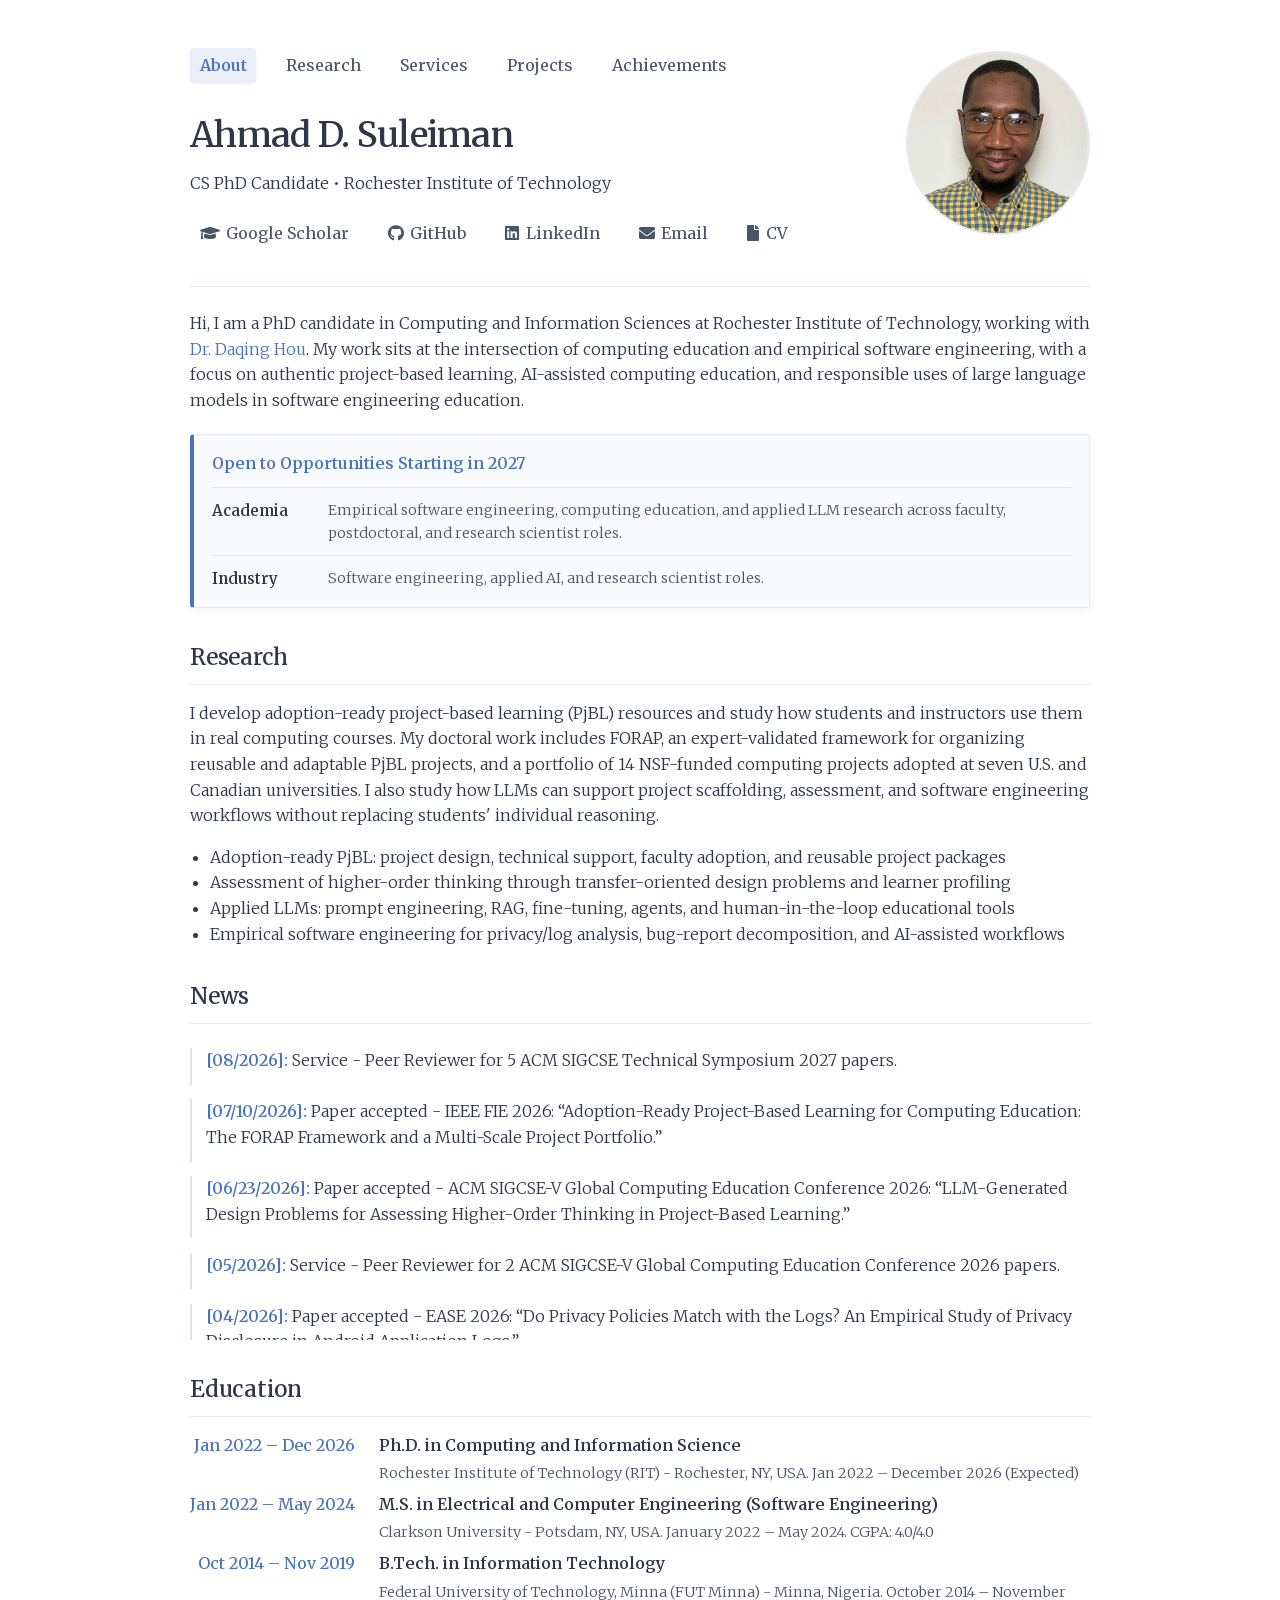
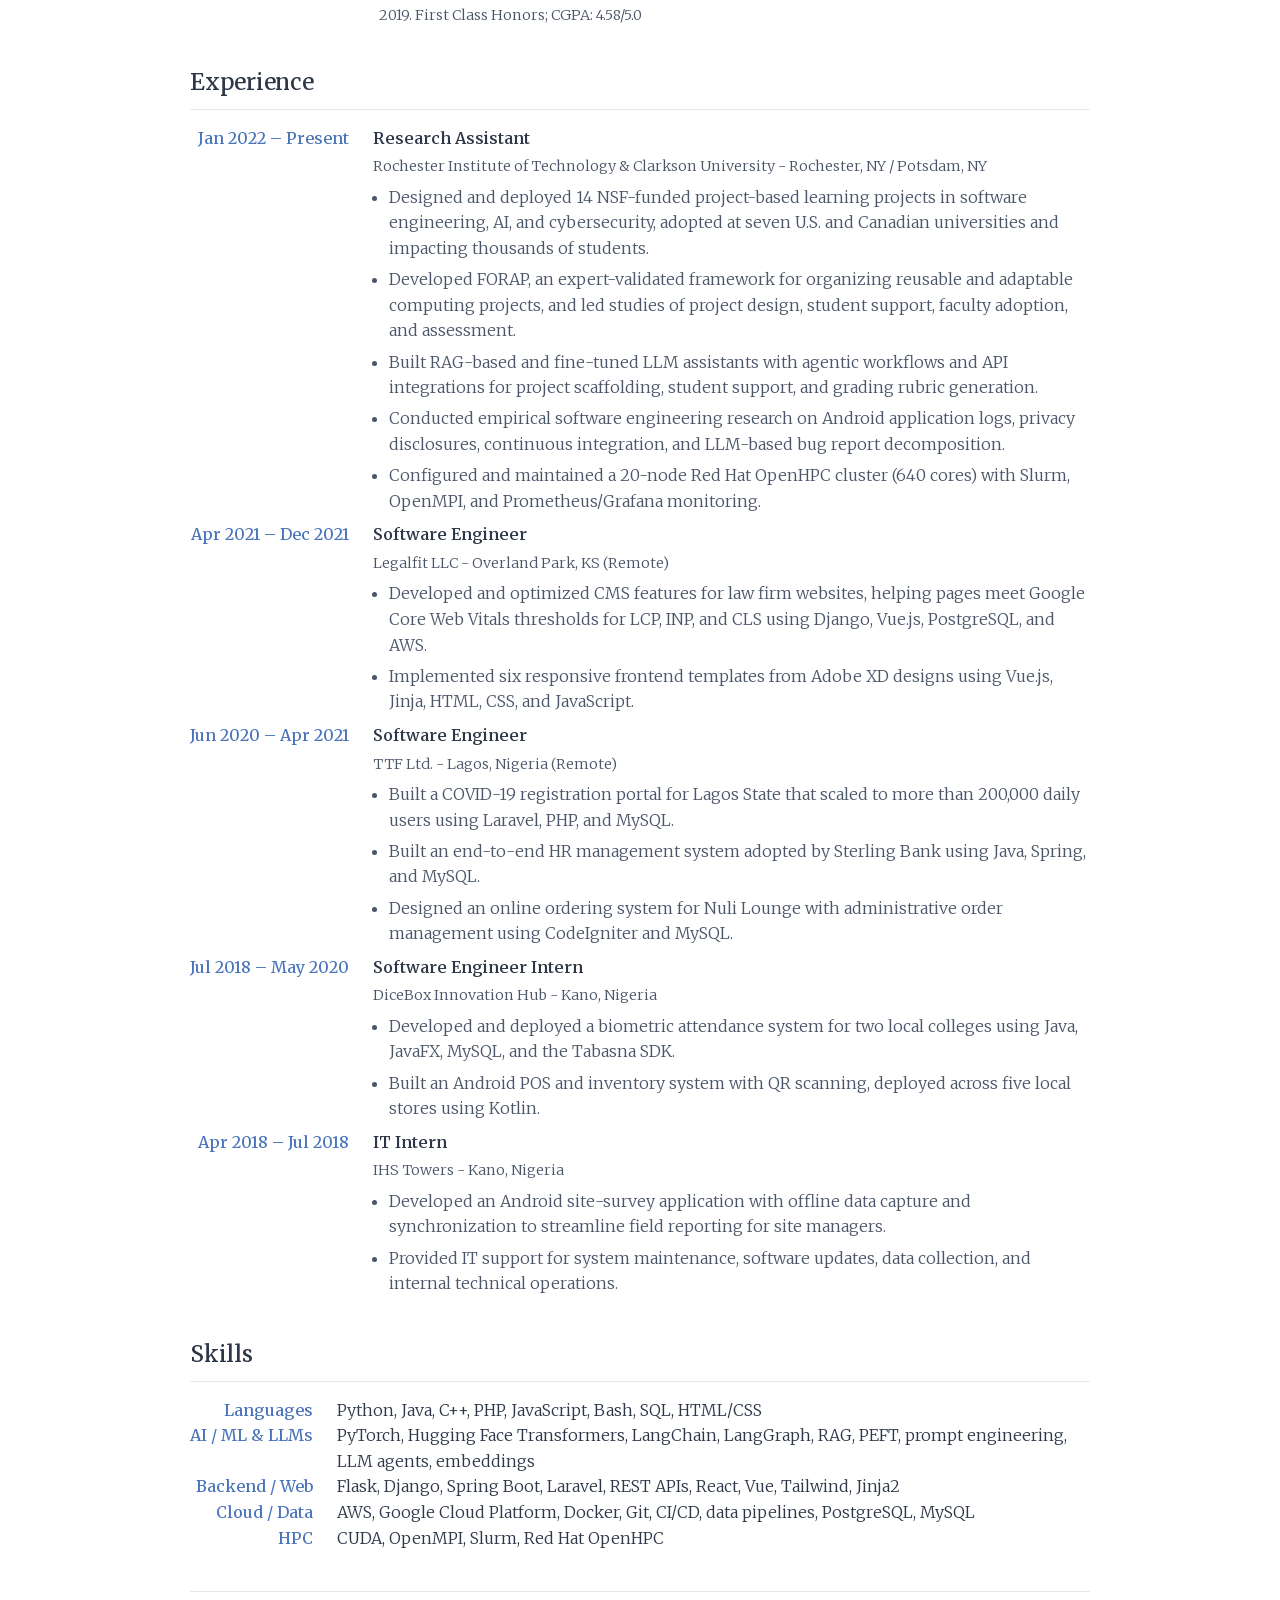
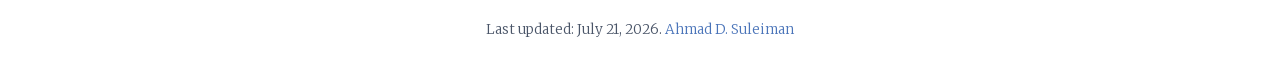
==== index.html @ 9c685af4 "Add personal site name structured data" ====
<!DOCTYPE html>
<html lang="en">

<head>
    <meta charset="UTF-8">
    <meta name="viewport" content="width=device-width, initial-scale=1.0">
    <title>Ahmad D. Suleiman | Computing Education &amp; Software Engineering Researcher</title>
    <meta name="description"
        content="Ahmad D. Suleiman is a PhD candidate at RIT researching computing education, empirical software engineering, project-based learning, and applied LLMs.">
    <meta name="keywords"
        content="Ahmad D. Suleiman, computing education researcher, empirical software engineering, project-based learning, applied LLMs, AI-assisted education, Rochester Institute of Technology, RIT">
    <meta name="author" content="Ahmad D. Suleiman">
    <meta name="robots" content="index, follow">
    <link rel="canonical" href="https://ahmadfantastic.github.io/">
    <link rel="icon" href="images/favicon-32.png" type="image/png" sizes="32x32">
    <link rel="apple-touch-icon" href="images/apple-touch-icon.png" sizes="180x180">
    <meta name="theme-color" content="#4a74b9">
    <link rel="manifest" href="site.webmanifest">
    <meta name="msapplication-navbutton-color" content="#4a74b9">
    <meta name="mobile-web-app-capable" content="yes">
    <meta name="apple-mobile-web-app-capable" content="yes">
    <meta name="apple-mobile-web-app-status-bar-style" content="default">
    <meta property="og:type" content="website">
    <meta property="og:site_name" content="Ahmad D. Suleiman">
    <meta property="og:title" content="Ahmad D. Suleiman | Computing Education &amp; Software Engineering Researcher">
    <meta property="og:description"
        content="PhD candidate at RIT researching computing education, empirical software engineering, project-based learning, and responsible applications of LLMs.">
    <meta property="og:url" content="https://ahmadfantastic.github.io/">
    <meta property="og:image" content="https://ahmadfantastic.github.io/images/og-card.png">
    <meta property="og:image:type" content="image/png">
    <meta property="og:image:width" content="1200">
    <meta property="og:image:height" content="630">
    <meta property="og:image:alt"
        content="Ahmad D. Suleiman, computing education and empirical software engineering researcher">
    <meta name="twitter:card" content="summary_large_image">
    <meta name="twitter:creator" content="@ahmadfantastic8">
    <meta name="twitter:title" content="Ahmad D. Suleiman | Computing Education &amp; Software Engineering Researcher">
    <meta name="twitter:description"
        content="PhD candidate at RIT researching computing education, empirical software engineering, project-based learning, and responsible applications of LLMs.">
    <meta name="twitter:image" content="https://ahmadfantastic.github.io/images/og-card.png">
    <meta name="twitter:image:alt"
        content="Ahmad D. Suleiman, computing education and empirical software engineering researcher">
    <script type="application/ld+json">
    {
        "@context": "https://schema.org",
        "@graph": [
            {
                "@type": "WebSite",
                "@id": "https://ahmadfantastic.github.io/#website",
                "url": "https://ahmadfantastic.github.io/",
                "name": "Ahmad D. Suleiman",
                "alternateName": [
                    "Ahmad Suleiman",
                    "Ahmad D Suleiman",
                    "AhmadFantastic"
                ]
            },
            {
                "@type": "ProfilePage",
                "@id": "https://ahmadfantastic.github.io/#profile",
                "url": "https://ahmadfantastic.github.io/",
                "mainEntity": {
                    "@type": "Person",
                    "@id": "https://ahmadfantastic.github.io/#person",
                    "name": "Ahmad D. Suleiman",
                    "alternateName": [
                        "Ahmad Suleiman",
                        "Ahmad D Suleiman",
                        "AhmadFantastic"
                    ],
                    "url": "https://ahmadfantastic.github.io/",
                    "image": "https://ahmadfantastic.github.io/images/profile.jpg",
                    "jobTitle": "Computer Science PhD Candidate",
                    "sameAs": [
                        "https://github.com/ahmadfantastic",
                        "https://www.linkedin.com/in/ahmad-d-suleiman/",
                        "https://scholar.google.com/citations?user=X2DXbvgAAAAJ"
                    ]
                }
            }
        ]
    }
    </script>
    <link rel="preload" href="assets/fonts/merriweather-latin.woff2" as="font" type="font/woff2" crossorigin>
    <link rel="stylesheet" href="styles.css?v=20260809-1">
</head>

<body id="top">
    <header>
        <div class="header-content">
            <!-- Mobile nav toggle -->
            <button class="nav-toggle" aria-controls="main-nav" aria-expanded="false" aria-label="Toggle navigation">
                <span class="hamburger" aria-hidden="true"></span>
            </button>

            <!-- Main navigation -->
            <nav id="main-nav" aria-label="Main navigation">
                <ul>
                    <li><a href="index.html">About</a></li>
                    <li><a href="research.html">Research</a></li>
                    <li><a href="services.html">Services</a></li>
                    <li><a href="projects.html">Projects</a></li>
                    <li><a href="achievements.html">Achievements</a></li>
                </ul>
            </nav>
            <h1>Ahmad D. Suleiman</h1>
            <p>CS PhD Candidate • Rochester Institute of Technology</p>
            <div class="social-links-header">
                <a href="https://scholar.google.com/citations?user=X2DXbvgAAAAJ&amp;hl=en" target="_blank"
                    rel="noopener noreferrer"><span class="social-icon icon-graduation-cap" aria-hidden="true"></span>Google Scholar</a>
                <a href="https://github.com/ahmadfantastic" target="_blank" rel="noopener noreferrer"><span
                        class="social-icon icon-github" aria-hidden="true"></span>GitHub</a>
                <a href="https://www.linkedin.com/in/ahmad-d-suleiman/" target="_blank" rel="noopener noreferrer"><span
                        class="social-icon icon-linkedin" aria-hidden="true"></span>LinkedIn</a>
                <a href="mailto:as4300@rit.edu"><span class="social-icon icon-envelope" aria-hidden="true"></span>Email</a>
                <a href="CV.pdf" download><span class="social-icon icon-file" aria-hidden="true"></span>CV</a>
            </div>
        </div>
        <div class="header-image">
            <picture>
                <source type="image/avif" srcset="images/profile-360.avif 360w, images/profile-480.avif 480w" sizes="180px">
                <source type="image/webp" srcset="images/profile-360.webp 360w, images/profile-480.webp 480w" sizes="180px">
                <img src="images/profile.jpg" alt="Ahmad D. Suleiman" width="180" height="180"
                    decoding="async" fetchpriority="high">
            </picture>
        </div>
    </header>

    <main>
        <section id="about">
            <p>Hi, I am a PhD candidate in Computing and Information Sciences at Rochester Institute of Technology,
                working with <a href="https://www.rit.edu/directory/dqvse-daqing-hou" target="_blank"
                    rel="noopener noreferrer">Dr. Daqing Hou</a>. My work sits at the intersection of computing
                education and empirical software engineering, with a focus on authentic project-based learning,
                AI-assisted computing education, and responsible uses of large language models in software engineering
                education.</p>

            <aside class="availability-note" aria-labelledby="availability-title">
                <h2 id="availability-title" class="availability-title">Open to Opportunities Starting in 2027</h2>
                <div class="availability-options">
                    <div class="availability-option">
                        <h3>Academia</h3>
                        <p>Empirical software engineering, computing education, and applied LLM research across
                            faculty, postdoctoral, and research scientist roles.</p>
                    </div>
                    <div class="availability-option">
                        <h3>Industry</h3>
                        <p>Software engineering, applied AI, and research scientist roles.</p>
                    </div>
                </div>
            </aside>
        </section>

        <section id="research">
            <h2>Research</h2>
            <p>I develop adoption-ready project-based learning (PjBL) resources and study how students and instructors
                use them in real computing courses. My doctoral work includes FORAP, an expert-validated framework for
                organizing reusable and adaptable PjBL projects, and a portfolio of 14 NSF-funded computing projects
                adopted at seven U.S. and Canadian universities. I also study how LLMs can support project scaffolding,
                assessment, and software engineering workflows without replacing students' individual reasoning.</p>
            <ul>
                <li>Adoption-ready PjBL: project design, technical support, faculty adoption, and reusable project packages</li>
                <li>Assessment of higher-order thinking through transfer-oriented design problems and learner profiling</li>
                <li>Applied LLMs: prompt engineering, RAG, fine-tuning, agents, and human-in-the-loop educational tools</li>
                <li>Empirical software engineering for privacy/log analysis, bug-report decomposition, and AI-assisted workflows</li>
            </ul>
        </section>

        <section id="news">
            <h2>News</h2>
            <div class="news-container">
                <ul class="news-list">
                    <li><strong>[08/2026]:</strong> Service - Peer Reviewer for 5 ACM SIGCSE Technical Symposium 2027 papers.</li>
                    <li><strong>[07/10/2026]:</strong> Paper accepted - IEEE FIE 2026: “Adoption-Ready Project-Based Learning for Computing Education: The FORAP Framework and a Multi-Scale Project Portfolio.”</li>
                    <li><strong>[06/23/2026]:</strong> Paper accepted - ACM SIGCSE-V Global Computing Education Conference 2026: “LLM-Generated Design Problems for Assessing Higher-Order Thinking in Project-Based Learning.”</li>
                    <li><strong>[05/2026]:</strong> Service - Peer Reviewer for 2 ACM SIGCSE-V Global Computing Education Conference 2026 papers.</li>
                    <li><strong>[04/2026]:</strong> Paper accepted - EASE 2026: “Do Privacy Policies Match with the Logs? An Empirical Study of Privacy Disclosure in Android Application Logs.”</li>
                    <li><strong>[04/2026]:</strong> Service - Peer Reviewer for 3 IEEE FIE 2026 papers.</li>
                    <li><strong>[09/2025]:</strong> Poster presentation - RIT Fram Signature Exhibition: Transforming the University Experience with AI.</li>
                    <li><strong>[08/2025]:</strong> Program Committee Member and Reviewer - ACM SIGCSE Technical Symposium 2026.</li>
                    <li><strong>[04/2025]:</strong> Journal article accepted - ACM TOCE 2025: “Systematic Literature Review on Project-Based
                        Learning in Computing Education.”</li>
                    <li><strong>[03/2025]:</strong> Published preprint - “An Empirical Study on the Capability of LLMs in Decomposing Bug
                        Reports” (arXiv).</li>
                    <li><strong>[03/2025]:</strong> Paper accepted - IEEE FIE 2025: “Factors Impacting Faculty Adoption of Project-Based
                        Learning in Computing Education: a Survey.”</li>
                    <li><strong>[02/2025]:</strong> Service - Peer Reviewer for 7 IEEE FIE 2025 papers.</li>
                    <li><strong>[11/2024]:</strong> Presented two papers at IEEE FIE 2023.</li>     
                    <li><strong>[08/2024]:</strong> Transferred to RIT to continue Ph.D.</li>
                    <li><strong>[05/2024]:</strong> Graduated M.S. in ECE (Software Engineering), Clarkson University (CGPA 4.0/4.0).</li>
                    <li><strong>[04/2024]:</strong> Two papers accepted at IEEE FIE 2024 </li>
                    <li><strong>[02/2024]:</strong> Service - Peer Reviewer for 3 IEEE FIE 2024 papers.</li> 
                    <li><strong>[10/2023]:</strong> Presented two papers at IEEE FIE 2023.</li>  
                    <li><strong>[08/2023]:</strong> Best Presentation Award - Clarkson University Research and Project Showcase (RAPS). </li>
                    <li><strong>[08/2023]:</strong> Poster and Paper Presentation - Clarkson University Research and Project Showcase (RAPS). </li>
                    <li><strong>[03/2023]:</strong> Two papers accepted at IEEE FIE 2023 </li>
                    <li><strong>[01/2022]:</strong> Awarded Graduate Research Assistantship (GRA, 2022–2026).</li>
                    <li><strong>[01/2022]:</strong> Began M.S. &amp; Ph.D. in ECE (Software Engineering) at Clarkson University.</li>
                    <li><strong>[12/2021]:</strong> Completed role - Software Engineer, Legalfit LLC.</li>
                    <li><strong>[04/2021]:</strong> Joined Legalfit LLC as Software Engineer (Remote).</li>
                    <li><strong>[10/2020]:</strong> Michael Taiwo Scholarship (MT Scholarship) awarded.</li>
                    <li><strong>[06/2020]:</strong> Joined TTF Ltd. as Software Engineer;</li>
                    <li><strong>[11/2019]:</strong> Graduated B.Tech. (First Class Honors) - FUT Minna.</li>
                    <li><strong>[07/2018]:</strong> Began Internship - DiceBox Innovation Hub, Kano, Nigeria.</li>
                    <li><strong>[04/2018]:</strong> Began IT Internship - IHS Towers, Kano State, Nigeria.</li>
                    <li><strong>[10/2014]:</strong> Began B.Tech. at FUT Minna; awarded Shell SPDC Scholarship (2014–2019).</li>
                    <li><strong>[01/2014]:</strong> LearnAfrica NECO Excellence Award - Ranked 2nd in Jigawa State on NECO. </li>
                    <li><strong>[01/2008]:</strong> National Mathematics Competition - Selected as a National Level Finalist (Nigeria).</li>
                </ul>
            </div>
        </section>

        <section id="education">
            <h2>Education</h2>
            <div class="entries-list">
                <div class="entry-item">
                    <span class="entry-date">Jan 2022 – Dec 2026</span>
                    <div class="entry-desc">
                        <div class="primary-role">Ph.D. in Computing and Information Science</div>
                        <div class="role-meta">Rochester Institute of Technology (RIT) - Rochester, NY, USA. Jan 2022 –
                            December 2026 (Expected)</div>
                    </div>
                </div>
                <div class="entry-item">
                    <span class="entry-date">Jan 2022 – May 2024</span>
                    <div class="entry-desc">
                        <div class="primary-role">M.S. in Electrical and Computer Engineering (Software Engineering)
                        </div>
                        <div class="role-meta">Clarkson University - Potsdam, NY, USA. January 2022 – May 2024. CGPA:
                            4.0/4.0</div>
                    </div>
                </div>
                <div class="entry-item">
                    <span class="entry-date">Oct 2014 – Nov 2019</span>
                    <div class="entry-desc">
                        <div class="primary-role">B.Tech. in Information Technology</div>
                        <div class="role-meta">Federal University of Technology, Minna (FUT Minna) - Minna, Nigeria.
                            October 2014 – November 2019. First Class Honors; CGPA: 4.58/5.0</div>
                    </div>
                </div>
            </div>
        </section>

        <section id="experience">
            <h2>Experience</h2>
            <div class="entries-list">
                <div class="entry-item">
                    <span class="entry-date">Jan 2022 – Present</span>
                    <div class="entry-desc">
                        <div class="primary-role">Research Assistant</div>
                        <div class="role-meta">Rochester Institute of Technology &amp; Clarkson University - Rochester,
                            NY / Potsdam, NY</div>
                        <ul class="compact-list">
                            <li>Designed and deployed 14 NSF-funded project-based learning projects in software
                                engineering, AI, and cybersecurity, adopted at seven U.S. and Canadian universities
                                and impacting thousands of students.</li>
                            <li>Developed FORAP, an expert-validated framework for organizing reusable and adaptable
                                computing projects, and led studies of project design, student support, faculty
                                adoption, and assessment.</li>
                            <li>Built RAG-based and fine-tuned LLM assistants with agentic workflows and API
                                integrations for project scaffolding, student support, and grading rubric generation.</li>
                            <li>Conducted empirical software engineering research on Android application logs,
                                privacy disclosures, continuous integration, and LLM-based bug report decomposition.</li>
                            <li>Configured and maintained a 20-node Red Hat OpenHPC cluster (640 cores) with Slurm,
                                OpenMPI, and Prometheus/Grafana monitoring.</li>
                        </ul>
                    </div>
                </div>
                <div class="entry-item">
                    <span class="entry-date">Apr 2021 – Dec 2021</span>
                    <div class="entry-desc">
                        <div class="primary-role">Software Engineer</div>
                        <div class="role-meta">Legalfit LLC - Overland Park, KS (Remote)</div>
                        <ul class="compact-list">
                            <li>Developed and optimized CMS features for law firm websites, helping pages meet Google
                                Core Web Vitals thresholds for LCP, INP, and CLS using Django, Vue.js, PostgreSQL, and AWS.</li>
                            <li>Implemented six responsive frontend templates from Adobe XD designs using Vue.js,
                                Jinja, HTML, CSS, and JavaScript.</li>
                        </ul>
                    </div>
                </div>
                <div class="entry-item">
                    <span class="entry-date">Jun 2020 – Apr 2021</span>
                    <div class="entry-desc">
                        <div class="primary-role">Software Engineer</div>
                        <div class="role-meta">TTF Ltd. - Lagos, Nigeria (Remote)</div>
                        <ul class="compact-list">
                            <li>Built a COVID-19 registration portal for Lagos State that scaled to more than 200,000
                                daily users using Laravel, PHP, and MySQL.</li>
                            <li>Built an end-to-end HR management system adopted by Sterling Bank using Java, Spring,
                                and MySQL.</li>
                            <li>Designed an online ordering system for Nuli Lounge with administrative order management
                                using CodeIgniter and MySQL.</li>
                        </ul>
                    </div>
                </div>
                <div class="entry-item">
                    <span class="entry-date">Jul 2018 – May 2020</span>
                    <div class="entry-desc">
                        <div class="primary-role">Software Engineer Intern</div>
                        <div class="role-meta">DiceBox Innovation Hub - Kano, Nigeria</div>
                        <ul class="compact-list">
                            <li>Developed and deployed a biometric attendance system for two local colleges using Java,
                                JavaFX, MySQL, and the Tabasna SDK.</li>
                            <li>Built an Android POS and inventory system with QR scanning, deployed across five local
                                stores using Kotlin.</li>
                        </ul>
                    </div>
                </div>
                <div class="entry-item">
                    <span class="entry-date">Apr 2018 – Jul 2018</span>
                    <div class="entry-desc">
                        <div class="primary-role">IT Intern</div>
                        <div class="role-meta">IHS Towers - Kano, Nigeria</div>
                        <ul class="compact-list">
                            <li>Developed an Android site-survey application with offline data capture and synchronization
                                to streamline field reporting for site managers.</li>
                            <li>Provided IT support for system maintenance, software updates, data collection, and
                                internal technical operations.</li>
                        </ul>
                    </div>
                </div>
            </div>
        </section>


        <section id="skills">
            <h2>Skills</h2>
            <div class="entries-list">
                <div class="entry-item">
                    <span class="entry-date">Languages</span>
                    <div class="entry-desc">Python, Java, C++, PHP, JavaScript, Bash, SQL, HTML/CSS</div>
                </div>
                <div class="entry-item">
                    <span class="entry-date">AI / ML &amp; LLMs</span>
                    <div class="entry-desc">PyTorch, Hugging Face Transformers, LangChain, LangGraph, RAG, PEFT, prompt
                        engineering, LLM agents, embeddings</div>
                </div>
                <div class="entry-item">
                    <span class="entry-date">Backend / Web</span>
                    <div class="entry-desc">Flask, Django, Spring Boot, Laravel, REST APIs, React, Vue, Tailwind, Jinja2</div>
                </div>
                <div class="entry-item">
                    <span class="entry-date">Cloud / Data</span>
                    <div class="entry-desc">AWS, Google Cloud Platform, Docker, Git, CI/CD, data pipelines, PostgreSQL, MySQL</div>
                </div>
                <div class="entry-item">
                    <span class="entry-date">HPC</span>
                    <div class="entry-desc">CUDA, OpenMPI, Slurm, Red Hat OpenHPC</div>
                </div>
            </div>
        </section>
    </main>

    <footer>
        <p>Last updated: July 21, 2026. <a href="https://ahmadfantastic.github.io">Ahmad D. Suleiman</a></p>
    </footer>

    <div id="imageModal" class="modal">
        <button class="modal-close" type="button" onclick="closeModal()" aria-label="Close image preview">&times;</button>
        <img class="modal-content" id="modalImage" alt="">
    </div>
    <script src="scripts.js" defer></script>
    <script data-goatcounter="https://ahmadfantastic.goatcounter.com/count"
        async src="//gc.zgo.at/count.js"></script>
</body>

</html>
---- styles.css ----
@font-face {
  font-family: 'Merriweather';
  font-style: normal;
  font-weight: 300 600;
  font-display: swap;
  src: url('assets/fonts/merriweather-latin.woff2') format('woff2');
}

:root {
  --bg-color: #fff;
  --text-color: #2d3748;
  --text-secondary: #4a5568;
  --accent-color: #4a74b9;
  --accent-hover: #3a5c9e;
  --border-color: #e2e8f0;
  --shadow-color: rgba(0,0,0,0.05);
  --animation-offset: 3px;
  --transition-time: 0.3s;
}

body {
  font-family: 'Merriweather', Georgia, 'Times New Roman', serif;
  line-height: 1.6;
  max-width: 900px;
  margin: 0 auto;
  padding: 1.5rem;
  color: var(--text-color);
  background-color: var(--bg-color);
  font-weight: 300;
}

/* Smooth scrolling for in-page navigation */
html {
  scroll-behavior: smooth;
}

/* Navigation specific tweaks */
nav ul li {
  list-style: none;
}

nav ul li a {
  display: inline-block;
}

header {
  margin-bottom: 1.5rem;
  border-bottom: 1px solid var(--border-color);
  padding-bottom: 1rem;
  display: flex;
  align-items: center;
  justify-content: space-between;
  position: relative; /* allow absolutely-positioned mobile nav to sit under header */
}

.header-content {
  flex: 1;
}

.header-image img {
  width: 180px;
  height: 180px;
  object-fit: cover;
  border-radius: 50%;
  border: 2px solid var(--border-color);
  transition: transform var(--transition-time) ease, box-shadow var(--transition-time) ease;
}

.header-image img:hover {
  transform: scale(1.02);
  box-shadow: 0 5px 15px var(--shadow-color);
}

h1 {
  font-size: 2.2rem;
  font-weight: 500;
  margin-bottom: 0.25rem;
  letter-spacing: -0.02em;
}

h2 {
  font-size: 1.4rem;
  font-weight: 500;
  margin: 1.75rem 0 1rem;
  padding-bottom: 0.5rem;
  border-bottom: 1px solid var(--border-color);
  letter-spacing: -0.01em;
}

/* Navigation */
nav {
  margin-top: 1.5rem;
}

/* Hide mobile nav toggle by default (show only in small viewports) */
.nav-toggle {
  display: none; /* hidden by default; shown with media query on small screens */
}

/* Ensure main nav is visible on wider screens */
nav#main-nav {
  display: block;
  z-index: 50;
}

nav ul {
  list-style: none;
  padding: 0;
  display: flex;
  flex-wrap: wrap;
  gap: 1.25rem;
}

nav a, .social-links-header a {
  text-decoration: none;
  color: var(--text-secondary);
  transition: all var(--transition-time) ease;
  font-weight: 400;
  padding: 0.3rem 0.6rem;
  border-radius: 4px;
}

nav a:hover, .social-links-header a:hover {
  color: var(--accent-color);
  background-color: rgba(74, 116, 185, 0.08);
  transform: translateX(var(--animation-offset));
}

/* Active navigation link indicator */
nav a.nav-active, nav a.nav-active:hover {
  color: var(--accent-color);
  font-weight: 600;
  background-color: rgba(74, 116, 185, 0.12);
  box-shadow: 0 1px 3px rgba(0,0,0,0.06);
  transform: none; /* don't shift on active */
}

.social-links-header {
  display: flex;
  gap: 1.25rem;
  margin: 1.2rem 0;
}

.social-icon {
  display: inline-block;
  height: 1em;
  margin-right: 0.4rem;
  vertical-align: -0.125em;
  background-color: currentColor;
  -webkit-mask-position: center;
  -webkit-mask-repeat: no-repeat;
  -webkit-mask-size: contain;
  mask-position: center;
  mask-repeat: no-repeat;
  mask-size: contain;
}

.icon-graduation-cap {
  width: 1.25em;
  -webkit-mask-image: url('assets/icons/graduation-cap.svg');
  mask-image: url('assets/icons/graduation-cap.svg');
}

.icon-github {
  width: 0.969em;
  -webkit-mask-image: url('assets/icons/github.svg');
  mask-image: url('assets/icons/github.svg');
}

.icon-linkedin {
  width: 0.875em;
  -webkit-mask-image: url('assets/icons/linkedin.svg');
  mask-image: url('assets/icons/linkedin.svg');
}

.icon-envelope {
  width: 1em;
  -webkit-mask-image: url('assets/icons/envelope.svg');
  mask-image: url('assets/icons/envelope.svg');
}

.icon-file {
  width: 0.75em;
  -webkit-mask-image: url('assets/icons/file.svg');
  mask-image: url('assets/icons/file.svg');
}

/* Unified animation for elements (not sections) */
.publication-item, .entry-item, .service-category, .misc-item, .news-list li {
  transition: transform var(--transition-time) ease;
}

.publication-item:hover, .entry-item:hover, 
.service-category:hover, .misc-item:hover, .news-list li:hover {
  transform: translateX(var(--animation-offset));
}

/* Section animation */
@keyframes fadeIn {
  from {
    opacity: 0;
    transform: translateX(var(--animation-offset));
  }
  to {
    opacity: 1;
    transform: translateX(0);
  }
}

section {
  margin-bottom: 2rem;
  scroll-margin-top: 1rem;
  animation: fadeIn 0.8s ease-out;
  width: 100%;
}

/* Availability notice */
.availability-note {
  margin-top: 1.25rem;
  padding: 1rem 1.15rem;
  border: 1px solid var(--border-color);
  border-left: 4px solid var(--accent-color);
  background-color: rgba(74, 116, 185, 0.035);
  border-radius: 4px;
  box-shadow: 0 2px 8px var(--shadow-color);
}

.availability-title {
  margin: 0 0 0.7rem;
  color: var(--accent-color);
  font-weight: 600;
  font-size: 1em;
  padding: 0;
  border: 0;
  letter-spacing: normal;
}

.availability-options {
  border-top: 1px solid var(--border-color);
}

.availability-option {
  display: grid;
  grid-template-columns: 6.5rem minmax(0, 1fr);
  gap: 0.75rem;
  align-items: start;
  padding: 0.65rem 0 0;
}

.availability-option + .availability-option {
  margin-top: 0.65rem;
  border-top: 1px solid var(--border-color);
}

.availability-option h3 {
  margin: 0;
  font-size: 0.95rem;
  font-weight: 600;
}

.availability-option p {
  margin: 0;
  color: var(--text-secondary);
  font-size: 0.9rem;
}

/* Publication styles */
.publications-header {
  display: flex;
  justify-content: space-between;
  align-items: center;
  margin-bottom: 1.5rem;
}

.toggle-publications {
  background-color: rgba(74, 116, 185, 0.08);
  color: var(--accent-color);
  border: none;
  padding: 0.5rem 1rem;
  border-radius: 4px;
  cursor: pointer;
  font-weight: 500;
  transition: all var(--transition-time) ease;
}

.toggle-publications:hover {
  background-color: var(--accent-color);
  color: white;
}

.publication-item {
  margin-bottom: 1.5rem;
  padding: 0.75rem 0;
  border-bottom: 1px solid var(--border-color);
  display: flex;
  gap: 1.25rem;
}

.pub-thumbnail {
  width: 125px;
  height: 125px;
  flex-shrink: 0;
  border: 1px solid var(--border-color);
  overflow: hidden;
  cursor: pointer;
  position: relative;
  border-radius: 6px;
  box-shadow: 0 2px 8px var(--shadow-color);
}

.pub-thumbnail img {
  width: 100%;
  height: 100%;
  object-fit: cover;
  transition: transform var(--transition-time) ease;
}

.pub-thumbnail:hover img {
  transform: scale(1.08);
}

.pub-content {
  flex: 1;
}

.pub-title {
  font-weight: 500;
  margin-bottom: 0.4rem;
  font-size: 1.05rem;
}

.pub-authors {
  font-size: 0.9rem;
  margin-bottom: 0.4rem;
  color: var(--text-secondary);
  line-height: 1.5;
}

.highlight-name {
  font-weight: 600;
  color: var(--accent-color);
}

.pub-venue-container {
  display: flex;
  flex-wrap: wrap;
  align-items: center;
  gap: 0.75rem;
  margin-bottom: 0.5rem;
}

.pub-venue {
  font-size: 0.9rem;
  font-style: italic;
  color: var(--text-secondary);
}

.pub-award {
  font-size: 0.85rem;
  font-weight: 500;
  color: #fff;
  background-color: var(--accent-color);
  padding: 0.15rem 0.5rem;
  border-radius: 4px;
  display: inline-block;
  box-shadow: 0 1px 3px rgba(0,0,0,0.1);
  white-space: nowrap;
  animation: pulse 2s infinite;
}

@keyframes pulse {
  0% {
    box-shadow: 0 0 0 0 rgba(74, 116, 185, 0.4);
  }
  70% {
    box-shadow: 0 0 0 6px rgba(74, 116, 185, 0);
  }
  100% {
    box-shadow: 0 0 0 0 rgba(74, 116, 185, 0);
  }
}

.pub-links {
  font-size: 0.85rem;
  display: flex;
  flex-wrap: wrap;
  gap: 0.5rem;
}

.pub-links a {
  color: var(--accent-color);
  transition: all var(--transition-time) ease;
  padding: 0.2rem 0.5rem;
  border-radius: 4px;
  background-color: rgba(74, 116, 185, 0.08);
}

.pub-links a:hover {
  color: #fff;
  background-color: var(--accent-color);
  transform: translateX(3px);
  box-shadow: 0 2px 5px rgba(74, 116, 185, 0.2);
}

/* Generic entries section (used for education, experience, achievements) */
.entry-item {
  display: flex;
  align-items: flex-start;
  margin-bottom: 0.8rem;
}

.entry-date {
  font-weight: 500;
  color: var(--accent-color);
  flex: 0 0 auto;
}

/* Grid container that ensures the date column is a fixed track sized by its largest content
   so all descriptions line up. We use max-content for the first column and allow the second
   column to take remaining space. */
.entries-list {
  display: grid;
  grid-template-columns: max-content 1fr;
  gap: 0 1rem; /* vertical gap controlled by .entry-item margin; horizontal gap between columns */
}

/* When using grid, ensure each entry-item spans the grid row with the two columns */
.entries-list .entry-item {
  display: contents; /* allow children (entry-date, entry-desc) to participate in the grid */
}

/* Ensure entry-date and entry-desc align to grid tracks when inside .entries-list */
.entries-list .entry-date {
  grid-column: 1 / 2;
  padding-right: 0.5rem;
  display: inline-block;
  text-align: right;
}

.entries-list .entry-desc {
  grid-column: 2 / 3;
  padding-left: 0; /* no extra left padding; spacing comes from grid gap */
}

.entry-desc {
  padding-left: 1rem;
  flex: 1;
}

/* Primary role/degree emphasis */
.primary-role {
  font-weight: 700;
  color: var(--text-color);
  font-size: 1rem;
  margin-bottom: 0.25rem;
}

.role-meta {
  font-size: 0.9rem;
  color: var(--text-secondary);
  margin-bottom: 0.4rem;
}

.summary {
  color: var(--text-secondary);
  font-size: 0.95rem;
}

.compact-list {
  margin: 0.25rem 0 0.5rem 0;
  padding-left: 1rem;
  color: var(--text-secondary);
}

.compact-list li {
  margin-bottom: 0.35rem;
}

.entry-desc small {
  font-size: 0.85rem;
  color: var(--text-secondary);
  margin-left: 0.5rem;
}

/* News section */
.news-container {
  max-height: 300px;
  overflow-y: auto;
  scrollbar-width: none;
  -ms-overflow-style: none;
}

.news-container::-webkit-scrollbar {
  display: none;
}

.news-list {
  padding-left: 0;
  list-style-type: none;
  margin: 0.5rem 0;
}

.news-list li {
  margin-bottom: 0.9rem;
  padding-left: 0.9rem;
  border-left: 2px solid rgba(74, 116, 185, 0.2);
  padding-bottom: 0.7rem;
}

.news-list li:hover {
  border-left-color: var(--accent-color);
}

/* Services and misc */
.service-title {
  font-weight: 500;
  margin-bottom: 0.35rem;
  color: var(--accent-color);
}

.service-category p, .misc-item p {
  margin: 0.25rem 0 0.75rem;
}

/* Footer */
footer {
  margin-top: 2.5rem;
  padding-top: 1.2rem;
  border-top: 1px solid var(--border-color);
  font-size: 0.85rem;
  color: var(--text-secondary);
  text-align: center;
}

/* Generic styles */
a {
  color: var(--accent-color);
  text-decoration: none;
  transition: color var(--transition-time) ease;
}

a:hover {
  color: var(--accent-hover);
}

em {
  font-style: italic;
  color: var(--text-secondary);
}

ul {
  padding-left: 1.25rem;
}

p {
  margin: 0.5rem 0 0.75rem;
}

strong {
  font-weight: 600;
  color: var(--accent-color);
}

/* Modal styles */
.modal {
  display: none;
  position: fixed;
  z-index: 1000;
  padding-top: 100px;
  left: 0;
  top: 0;
  width: 100%;
  height: 100%;
  overflow: auto;
  background-color: rgba(0,0,0,0.85);
  transition: opacity var(--transition-time);
  opacity: 0;
}

.modal.show {
  opacity: 1;
}

.modal-content {
  margin: auto;
  display: block;
  max-width: 85%;
  max-height: 85%;
  border-radius: 4px;
  box-shadow: 0 10px 25px rgba(0,0,0,0.3);
  animation: zoom var(--transition-time) ease-out;
}

@keyframes zoom {
  from {
    transform: scale(0.8);
    opacity: 0;
  }
  to {
    transform: scale(1);
    opacity: 1;
  }
}

.modal-close {
  position: absolute;
  top: 15px;
  right: 35px;
  color: #f1f1f1;
  font-size: 35px;
  font-weight: normal;
  cursor: pointer;
  transition: color var(--transition-time);
  opacity: 0.8;
}

.modal-close:hover {
  color: #fff;
  opacity: 1;
  transform: scale(1.1);
}

/* Responsive design fixes */
@media (max-width: 768px) {
  /* Make header stack vertically on mobile */
  header {
    flex-direction: column-reverse;
    align-items: center;
    text-align: center;
    gap: 1rem;
  }

  /* Mobile nav: hide full nav by default and show hamburger */
  .nav-toggle {
    display: inline-flex;
    align-items: center;
    justify-content: center;
    background: transparent;
    border: none;
    cursor: pointer;
    padding: 0.4rem;
    margin: 0; /* remove center placement */
    position: absolute; /* place in header corner */
    top: 0.6rem;
    right: 0.6rem;
    z-index: 1100;
  }

  .nav-toggle:focus {
    outline: 2px solid rgba(74,116,185,0.25);
    outline-offset: 2px;
  }

  .hamburger,
  .hamburger::before,
  .hamburger::after {
    display: block;
    width: 22px;
    height: 2px;
    background-color: var(--text-secondary);
    border-radius: 2px;
    position: relative;
    transition: transform 0.18s ease, opacity 0.18s ease;
  }

  .hamburger::before,
  .hamburger::after {
    content: '';
    position: absolute;
    left: 0;
  }

  .hamburger::before {
    top: -7px;
  }

  .hamburger::after {
    top: 7px;
  }

  /* Hide the nav by default on mobile */
  nav#main-nav {
    display: none;
    width: 100%;
  }

  /* When nav is open, show it */
  nav#main-nav.open {
    display: block;
    position: absolute;
    /* place dropdown under hamburger in the top-right corner */
    top: calc(0.6rem + 2.2rem); /* hamburger top + approximate height */
    right: 0.6rem;
    width: auto;
    min-width: 160px;
    max-width: calc(100% - 1.2rem);
    background: var(--bg-color);
    padding: 0.4rem 0.25rem;
    box-shadow: 0 6px 20px rgba(0,0,0,0.12);
    border-radius: 6px;
    overflow: hidden;
    z-index: 1100;
  }

  nav#main-nav ul {
    flex-direction: column;
    gap: 0;
    align-items: flex-start;
    margin: 0;
    padding: 0;
  }

  nav#main-nav a {
    padding: 0.5rem 0.75rem;
    display: block;
    width: 100%;
    text-align: left;
  }

  /* When hamburger toggled to open state, rotate lines into an X */
  .nav-toggle[aria-expanded="true"] .hamburger {
    background-color: transparent;
  }

  .nav-toggle[aria-expanded="true"] .hamburger::before {
    transform: translateY(7px) rotate(45deg);
  }

  .nav-toggle[aria-expanded="true"] .hamburger::after {
    transform: translateY(-7px) rotate(-45deg);
  }

  /* Center social links on mobile */
  .social-links-header {
    flex-wrap: wrap;
    justify-content: center;
  }

  .availability-options {
    border-top: 1px solid var(--border-color);
  }

  .availability-option {
    grid-template-columns: 1fr;
    gap: 0.15rem;
    padding-top: 0.65rem;
  }

  .availability-option + .availability-option {
    margin-top: 0.65rem;
  }

  /* Disable right-moving hover animations on mobile */
  .publication-item:hover, .entry-item:hover, 
  .service-category:hover, .misc-item:hover, .news-list li:hover,
  nav a:hover, .social-links-header a:hover, .pub-links a:hover {
    transform: none !important;
  }

  /* On narrow viewports use a stacked layout where the year sits above the description */
  .entries-list {
    display: block;
  }

  .entries-list .entry-date {
    text-align: left;
    display: block;
    margin-bottom: 0.25rem;
  }

  .entries-list .entry-desc {
    padding-left: 1rem; /* restore some indent for readability on mobile */
  }
}

@media (prefers-reduced-motion: reduce) {
  html {
    scroll-behavior: auto;
  }

  *,
  *::before,
  *::after {
    animation-duration: 0.01ms !important;
    animation-iteration-count: 1 !important;
    transition-duration: 0.01ms !important;
  }
}
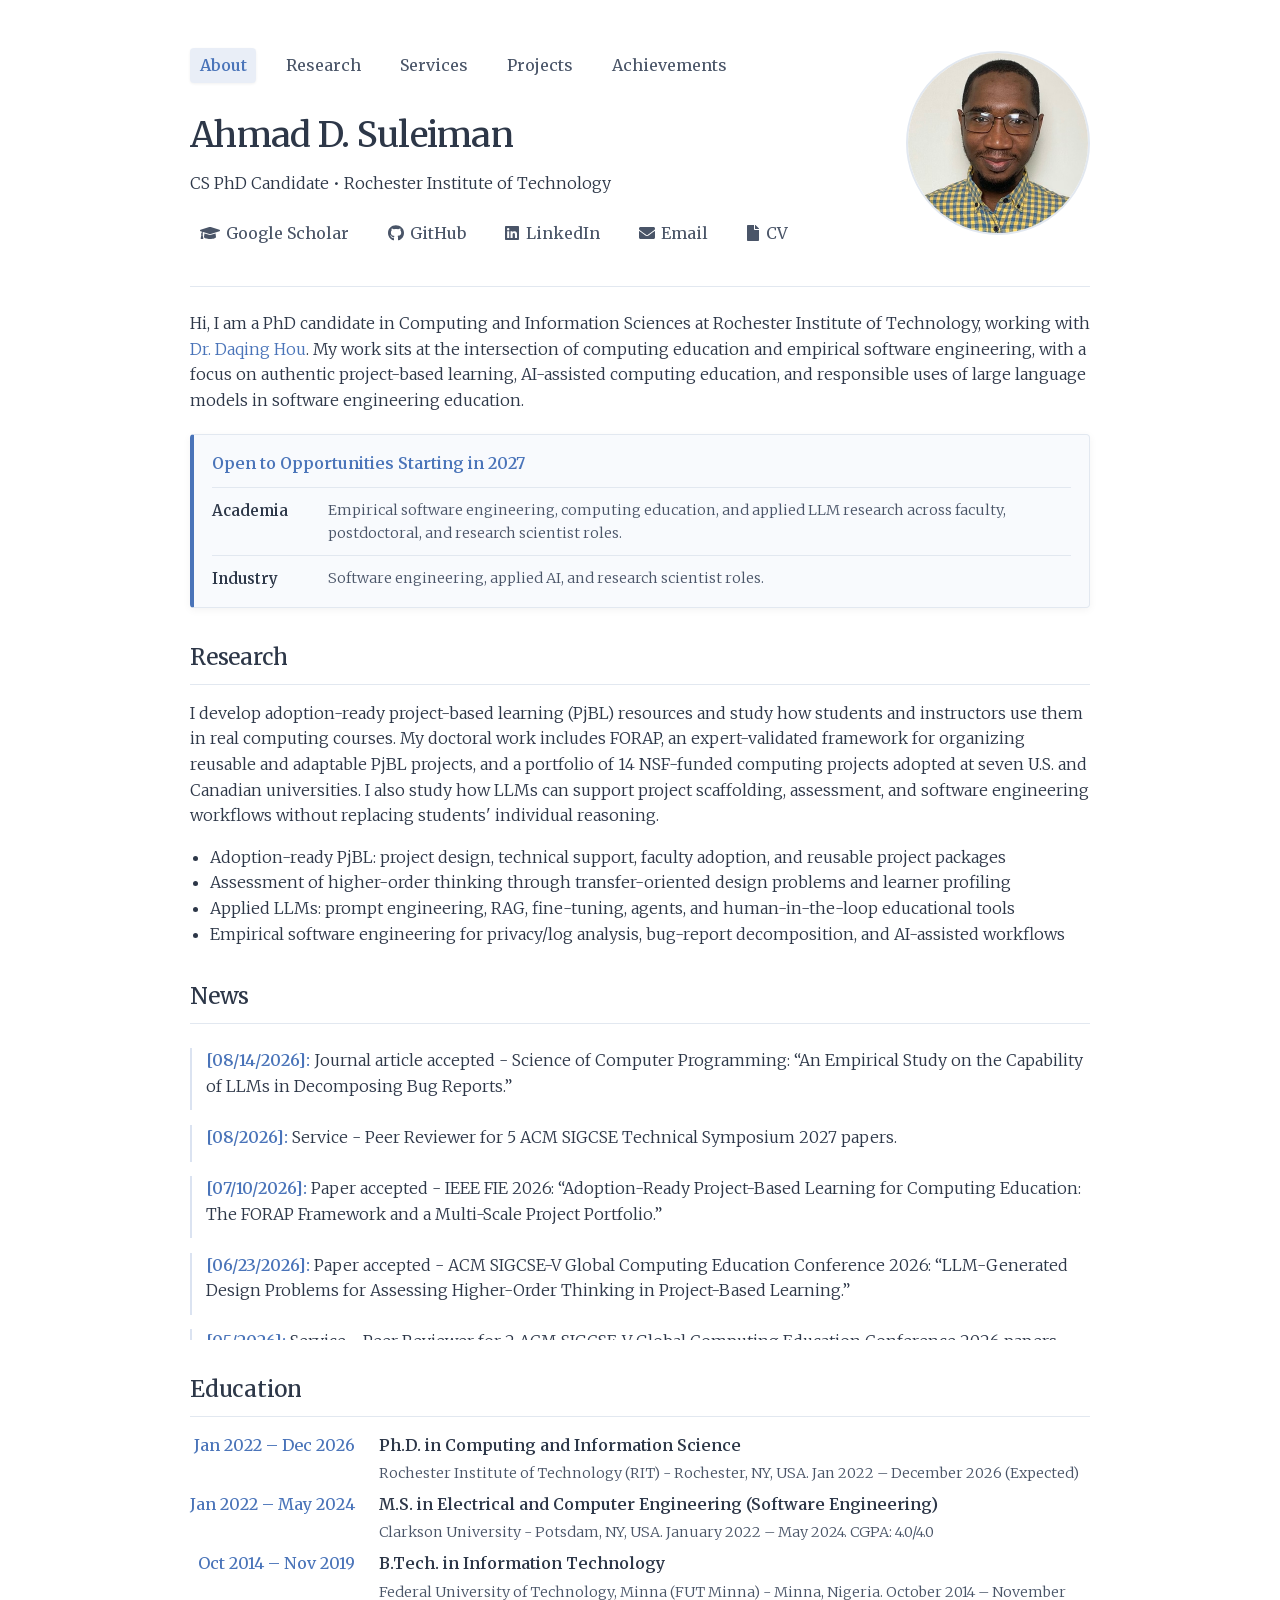
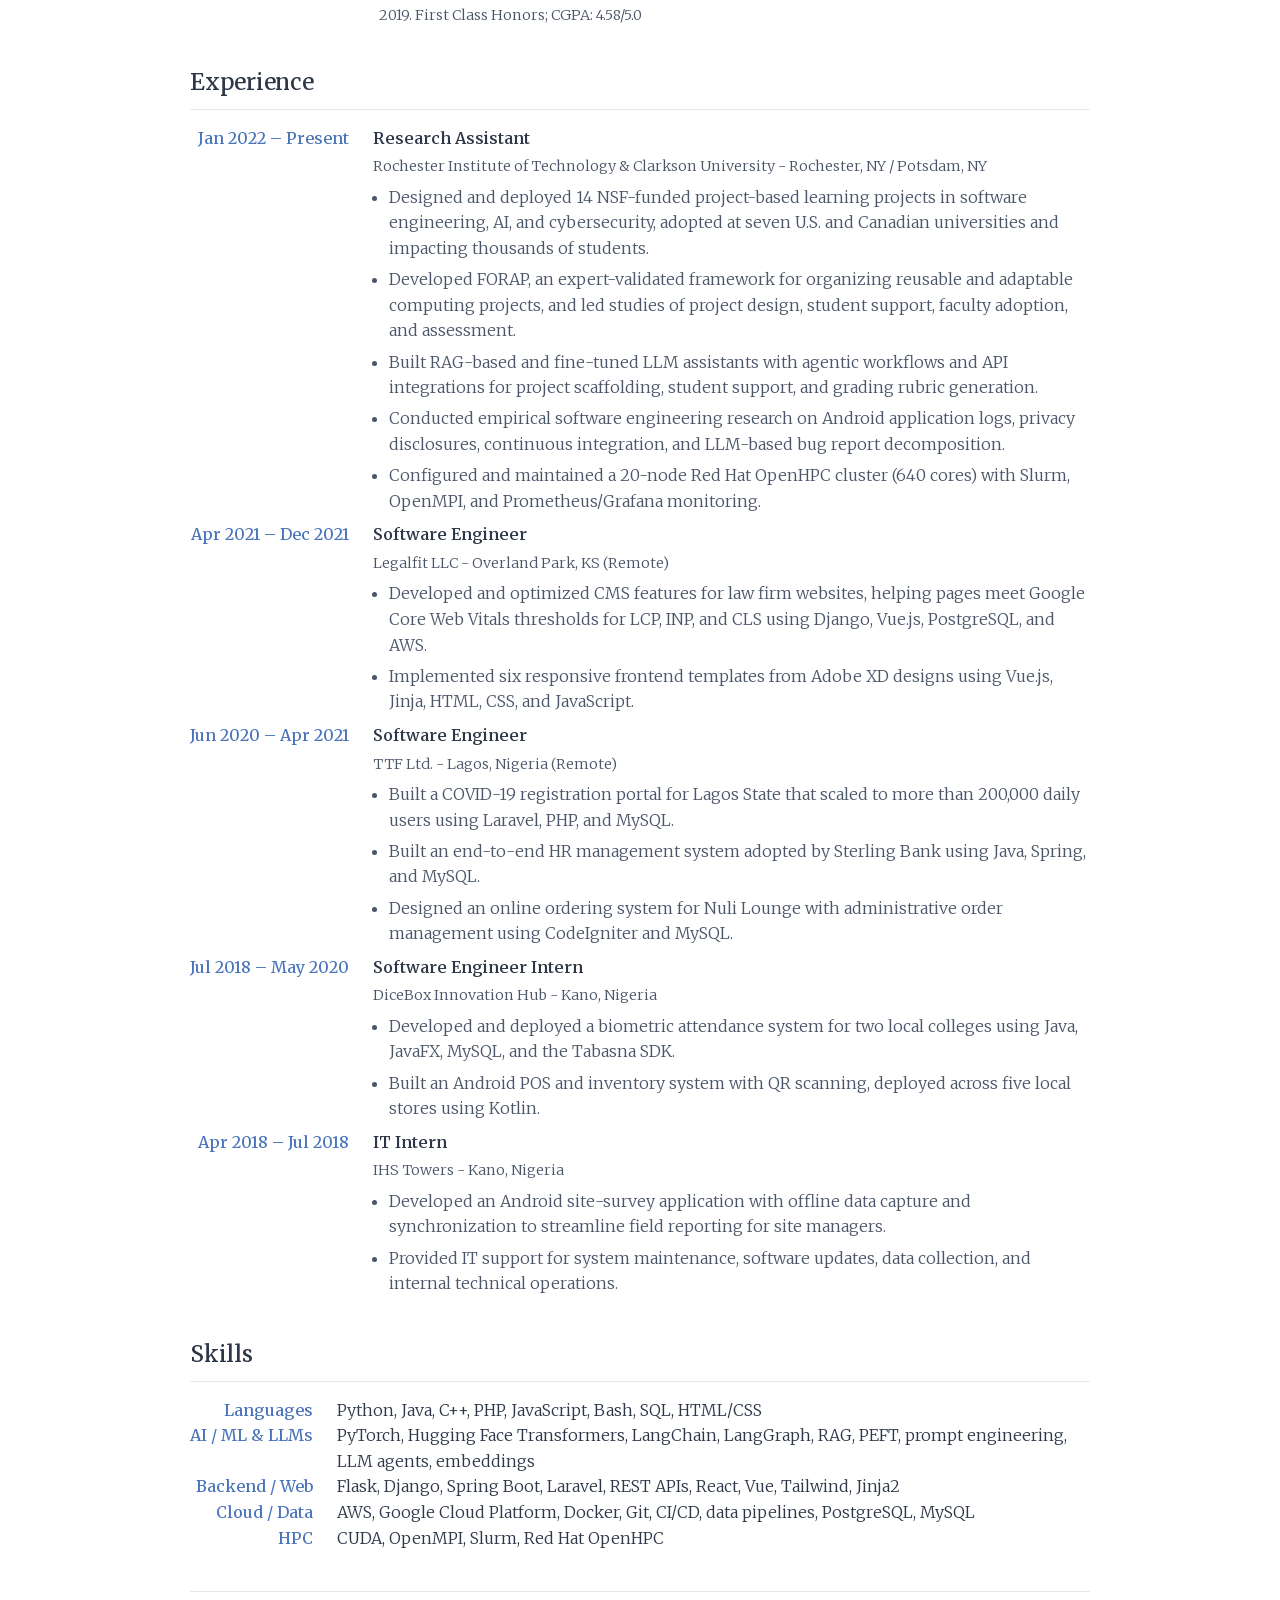
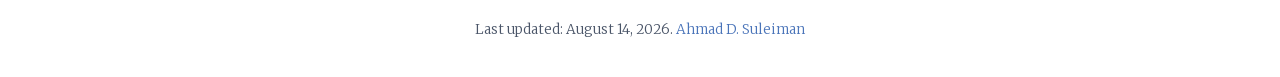
==== commit 2a9d8dfb: "Update publication acceptance" ====
--- a/index.html
+++ b/index.html
@@ -170,6 +170,7 @@
             <h2>News</h2>
             <div class="news-container">
                 <ul class="news-list">
+                    <li><strong>[08/14/2026]:</strong> Journal article accepted - Science of Computer Programming: “An Empirical Study on the Capability of LLMs in Decomposing Bug Reports.”</li>
                     <li><strong>[08/2026]:</strong> Service - Peer Reviewer for 5 ACM SIGCSE Technical Symposium 2027 papers.</li>
                     <li><strong>[07/10/2026]:</strong> Paper accepted - IEEE FIE 2026: “Adoption-Ready Project-Based Learning for Computing Education: The FORAP Framework and a Multi-Scale Project Portfolio.”</li>
                     <li><strong>[06/23/2026]:</strong> Paper accepted - ACM SIGCSE-V Global Computing Education Conference 2026: “LLM-Generated Design Problems for Assessing Higher-Order Thinking in Project-Based Learning.”</li>
@@ -353,7 +354,7 @@
     </main>
 
     <footer>
-        <p>Last updated: July 21, 2026. <a href="https://ahmadfantastic.github.io">Ahmad D. Suleiman</a></p>
+        <p>Last updated: August 14, 2026. <a href="https://ahmadfantastic.github.io">Ahmad D. Suleiman</a></p>
     </footer>
 
     <div id="imageModal" class="modal">
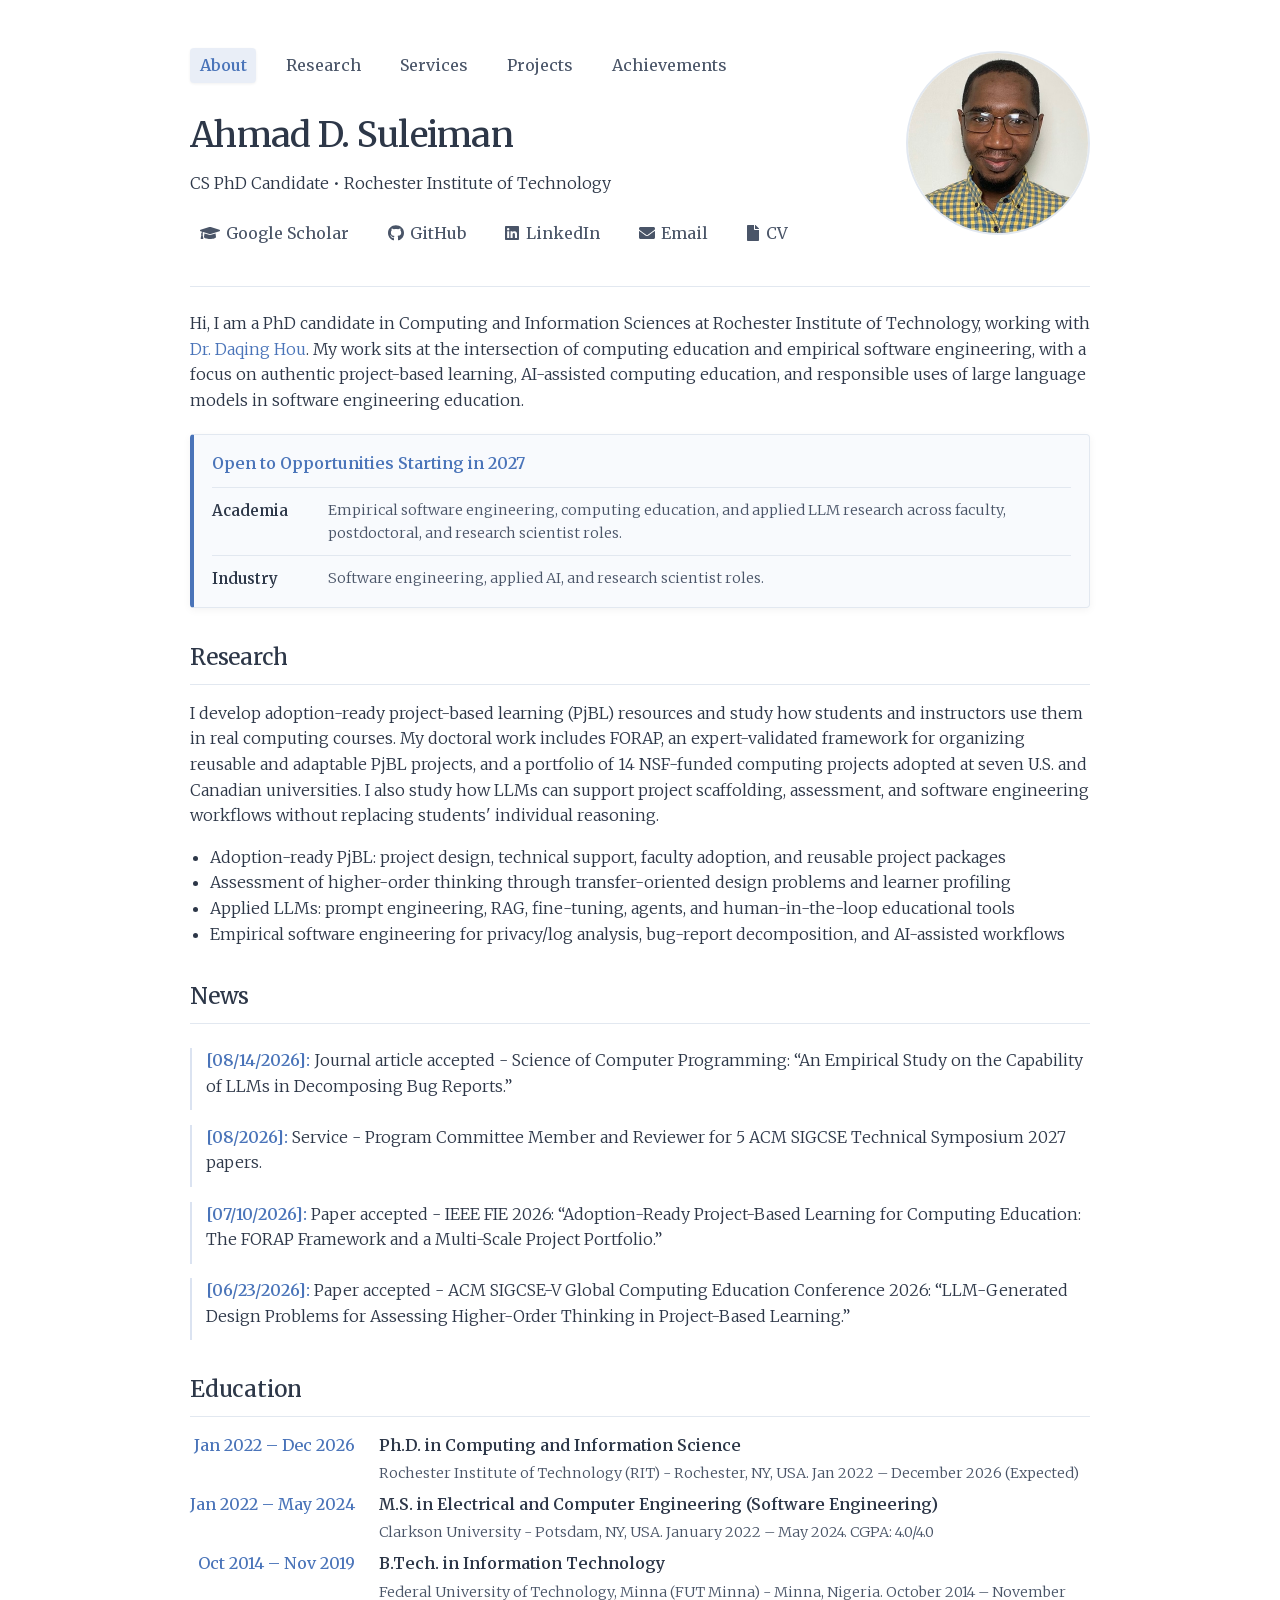
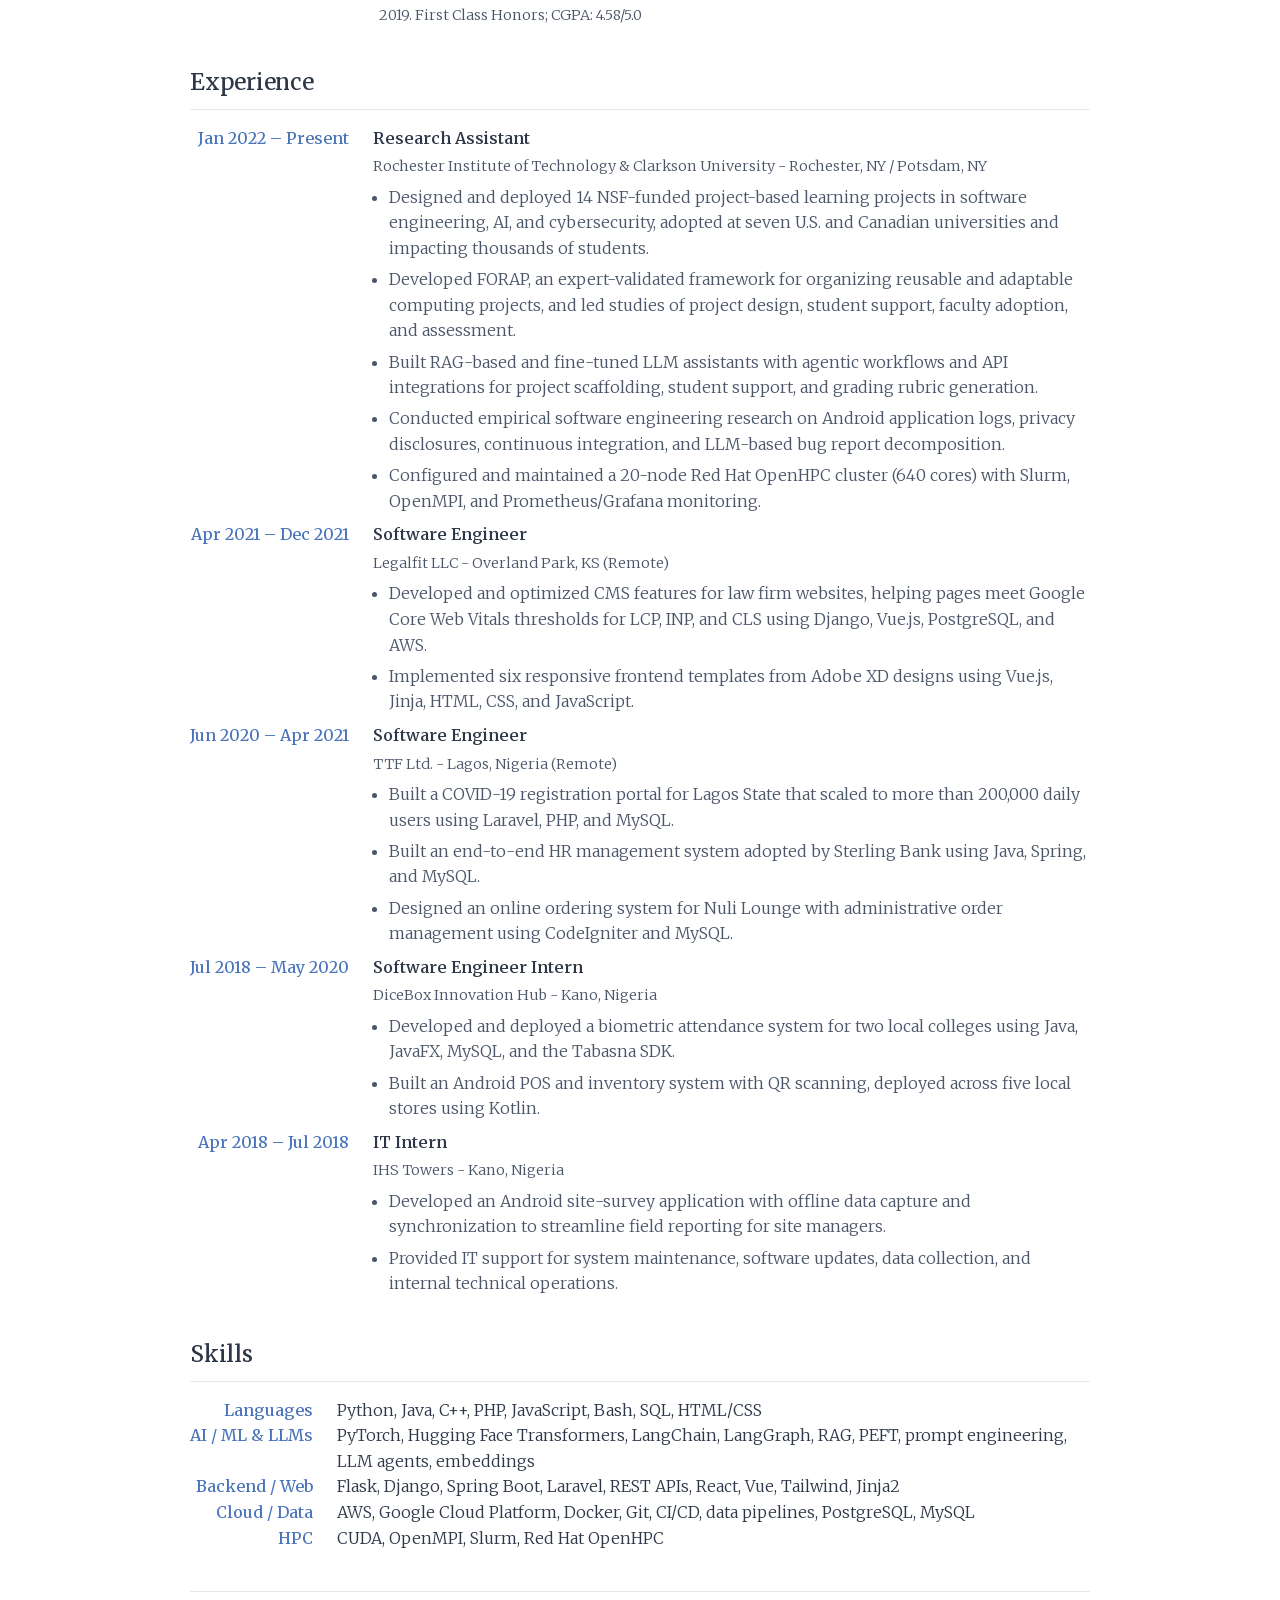
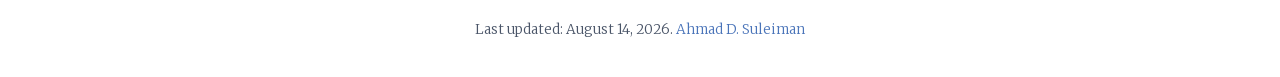
==== commit 1d90e98e: "Update achievements and service records" ====
--- a/index.html
+++ b/index.html
@@ -171,14 +171,14 @@
             <div class="news-container">
                 <ul class="news-list">
                     <li><strong>[08/14/2026]:</strong> Journal article accepted - Science of Computer Programming: “An Empirical Study on the Capability of LLMs in Decomposing Bug Reports.”</li>
-                    <li><strong>[08/2026]:</strong> Service - Peer Reviewer for 5 ACM SIGCSE Technical Symposium 2027 papers.</li>
+                    <li><strong>[08/2026]:</strong> Service - Program Committee Member and Reviewer for 5 ACM SIGCSE Technical Symposium 2027 papers.</li>
                     <li><strong>[07/10/2026]:</strong> Paper accepted - IEEE FIE 2026: “Adoption-Ready Project-Based Learning for Computing Education: The FORAP Framework and a Multi-Scale Project Portfolio.”</li>
                     <li><strong>[06/23/2026]:</strong> Paper accepted - ACM SIGCSE-V Global Computing Education Conference 2026: “LLM-Generated Design Problems for Assessing Higher-Order Thinking in Project-Based Learning.”</li>
-                    <li><strong>[05/2026]:</strong> Service - Peer Reviewer for 2 ACM SIGCSE-V Global Computing Education Conference 2026 papers.</li>
+                    <li><strong>[05/2026]:</strong> Service - Program Committee Member and Reviewer for 3 ACM SIGCSE-V Global Computing Education Conference 2026 papers.</li>
                     <li><strong>[04/2026]:</strong> Paper accepted - EASE 2026: “Do Privacy Policies Match with the Logs? An Empirical Study of Privacy Disclosure in Android Application Logs.”</li>
                     <li><strong>[04/2026]:</strong> Service - Peer Reviewer for 3 IEEE FIE 2026 papers.</li>
                     <li><strong>[09/2025]:</strong> Poster presentation - RIT Fram Signature Exhibition: Transforming the University Experience with AI.</li>
-                    <li><strong>[08/2025]:</strong> Program Committee Member and Reviewer - ACM SIGCSE Technical Symposium 2026.</li>
+                    <li><strong>[08/2025]:</strong> Program Committee Member and Reviewer - reviewed 3 ACM SIGCSE Technical Symposium 2026 papers.</li>
                     <li><strong>[04/2025]:</strong> Journal article accepted - ACM TOCE 2025: “Systematic Literature Review on Project-Based
                         Learning in Computing Education.”</li>
                     <li><strong>[03/2025]:</strong> Published preprint - “An Empirical Study on the Capability of LLMs in Decomposing Bug
--- a/styles.css
+++ b/styles.css
@@ -589,6 +589,8 @@
   border-radius: 4px;
   box-shadow: 0 10px 25px rgba(0,0,0,0.3);
   animation: zoom var(--transition-time) ease-out;
+  touch-action: pan-y;
+  user-select: none;
 }
 
 @keyframes zoom {
@@ -606,9 +608,14 @@
   position: absolute;
   top: 15px;
   right: 35px;
+  z-index: 1002;
+  padding: 0;
+  border: 0;
   color: #f1f1f1;
+  background: transparent;
   font-size: 35px;
   font-weight: normal;
+  line-height: 1;
   cursor: pointer;
   transition: color var(--transition-time);
   opacity: 0.8;
@@ -618,6 +625,53 @@
   color: #fff;
   opacity: 1;
   transform: scale(1.1);
+}
+
+.modal-nav {
+  position: fixed;
+  top: 50%;
+  z-index: 1001;
+  width: 48px;
+  height: 48px;
+  padding: 0;
+  border: 1px solid rgba(255, 255, 255, 0.35);
+  border-radius: 50%;
+  color: #fff;
+  background: rgba(14, 24, 39, 0.72);
+  font-size: 1.45rem;
+  line-height: 1;
+  cursor: pointer;
+  transform: translateY(-50%);
+  transition: background var(--transition-time), border-color var(--transition-time);
+}
+
+.modal-nav:hover,
+.modal-nav:focus-visible {
+  border-color: rgba(255, 255, 255, 0.8);
+  background: rgba(74, 116, 185, 0.92);
+}
+
+.modal-prev {
+  left: 24px;
+}
+
+.modal-next {
+  right: 24px;
+}
+
+.modal-counter {
+  position: fixed;
+  left: 50%;
+  bottom: 18px;
+  z-index: 1001;
+  margin: 0;
+  padding: 0.35rem 0.7rem;
+  border-radius: 999px;
+  color: #fff;
+  background: rgba(14, 24, 39, 0.72);
+  font-family: -apple-system, BlinkMacSystemFont, 'Segoe UI', sans-serif;
+  font-size: 0.78rem;
+  transform: translateX(-50%);
 }
 
 /* Responsive design fixes */
@@ -773,16 +827,212 @@
   }
 }
 
+/* Projects portfolio */
+.projects-document {
+  scroll-behavior: auto;
+  scroll-padding-top: 4.75rem;
+}
+
+.projects-page {
+  box-sizing: border-box;
+  width: 100%;
+  max-width: 1120px;
+}
+
+.projects-main,
+.projects-main * {
+  box-sizing: border-box;
+}
+
+.projects-main {
+  --project-ink: #17233a;
+  --project-muted: #647086;
+  --project-surface: #f7f9fc;
+  --project-accent-soft: #eaf0fa;
+}
+
+.project-context {
+  text-transform: uppercase;
+  letter-spacing: 0.09em;
+  font-family: -apple-system, BlinkMacSystemFont, 'Segoe UI', sans-serif;
+  font-weight: 700;
+}
+
+.project-section {
+  margin-bottom: 4rem;
+  scroll-margin-top: 5rem;
+}
+
+.project-section-heading {
+  margin-bottom: 1.2rem;
+  padding-bottom: 1rem;
+  border-bottom: 1px solid var(--border-color);
+}
+
+.project-section-heading h2 {
+  margin: 0;
+  padding: 0;
+  border: 0;
+  color: var(--project-ink);
+  font-size: clamp(1.35rem, 2.5vw, 1.8rem);
+  line-height: 1.3;
+}
+
+.project-section-heading > p {
+  margin: 0.45rem 0 0;
+  color: var(--project-muted);
+  font-size: 0.86rem;
+  line-height: 1.65;
+}
+
+.project-grid {
+  display: grid;
+  grid-template-columns: repeat(2, minmax(0, 1fr));
+  gap: 0.9rem;
+}
+
+.project-card {
+  display: flex;
+  min-width: 0;
+  flex-direction: column;
+  border: 1px solid #dfe5ee;
+  border-radius: 9px;
+  background: #fff;
+  transition: border-color 0.2s ease, background 0.2s ease;
+}
+
+.project-card:hover {
+  border-color: #c6d4e8;
+  background: #fbfcfe;
+}
+
+.project-card-body {
+  display: flex;
+  flex: 1;
+  flex-direction: column;
+  padding: 1.1rem 1.15rem 1.2rem;
+}
+
+.project-context {
+  margin: 0 0 0.45rem;
+  color: var(--accent-color);
+  font-size: 0.65rem;
+  line-height: 1.5;
+}
+
+.project-card h3 {
+  margin: 0;
+  color: var(--project-ink);
+  font-size: 1.07rem;
+  font-weight: 600;
+  line-height: 1.4;
+  letter-spacing: -0.012em;
+}
+
+.project-card-body > p:not(.project-context) {
+  margin: 0.65rem 0 0.85rem;
+  color: #536176;
+  font-size: 0.83rem;
+  line-height: 1.68;
+}
+
+.project-tags {
+  display: flex;
+  flex-wrap: wrap;
+  gap: 0.35rem;
+  margin: 0;
+  padding: 0;
+  list-style: none;
+}
+
+.project-tags li {
+  padding: 0.24rem 0.48rem;
+  border: 1px solid #dce4ef;
+  border-radius: 999px;
+  color: #52627a;
+  background: #f8fafc;
+  font-family: -apple-system, BlinkMacSystemFont, 'Segoe UI', sans-serif;
+  font-size: 0.67rem;
+  line-height: 1.3;
+}
+
+.project-links {
+  display: flex;
+  flex-wrap: wrap;
+  gap: 0.45rem;
+  margin-top: 0.9rem;
+  padding-top: 0.75rem;
+  border-top: 1px solid #edf0f5;
+}
+
+.project-links a,
+.project-links button {
+  display: inline-flex;
+  align-items: center;
+  gap: 0.35rem;
+  padding: 0.36rem 0.58rem;
+  border: 0;
+  border-radius: 7px;
+  color: var(--accent-color);
+  background: var(--project-accent-soft);
+  font-family: -apple-system, BlinkMacSystemFont, 'Segoe UI', sans-serif;
+  font-size: 0.72rem;
+  font-weight: 650;
+  line-height: 1.3;
+  text-decoration: none;
+}
+
+.project-links a:hover,
+.project-links a:focus-visible,
+.project-links button:hover,
+.project-links button:focus-visible {
+  color: #fff;
+  background: var(--accent-color);
+}
+
+.project-links button {
+  cursor: pointer;
+}
+
+@media (max-width: 768px) {
+  .project-grid {
+    grid-template-columns: 1fr;
+  }
+}
+
+@media (max-width: 480px) {
+  .projects-page {
+    padding: 0.9rem;
+  }
+
+  .modal {
+    padding-top: 80px;
+  }
+
+  .modal-content {
+    max-width: 92%;
+    max-height: 74%;
+  }
+
+  .modal-nav {
+    top: auto;
+    bottom: 18px;
+    width: 42px;
+    height: 42px;
+    transform: none;
+  }
+
+  .modal-prev {
+    left: 18px;
+  }
+
+  .modal-next {
+    right: 18px;
+  }
+}
+
 @media (prefers-reduced-motion: reduce) {
-  html {
-    scroll-behavior: auto;
-  }
-
-  *,
-  *::before,
-  *::after {
-    animation-duration: 0.01ms !important;
-    animation-iteration-count: 1 !important;
-    transition-duration: 0.01ms !important;
-  }
-}
+  .project-card {
+    transition: none;
+  }
+}
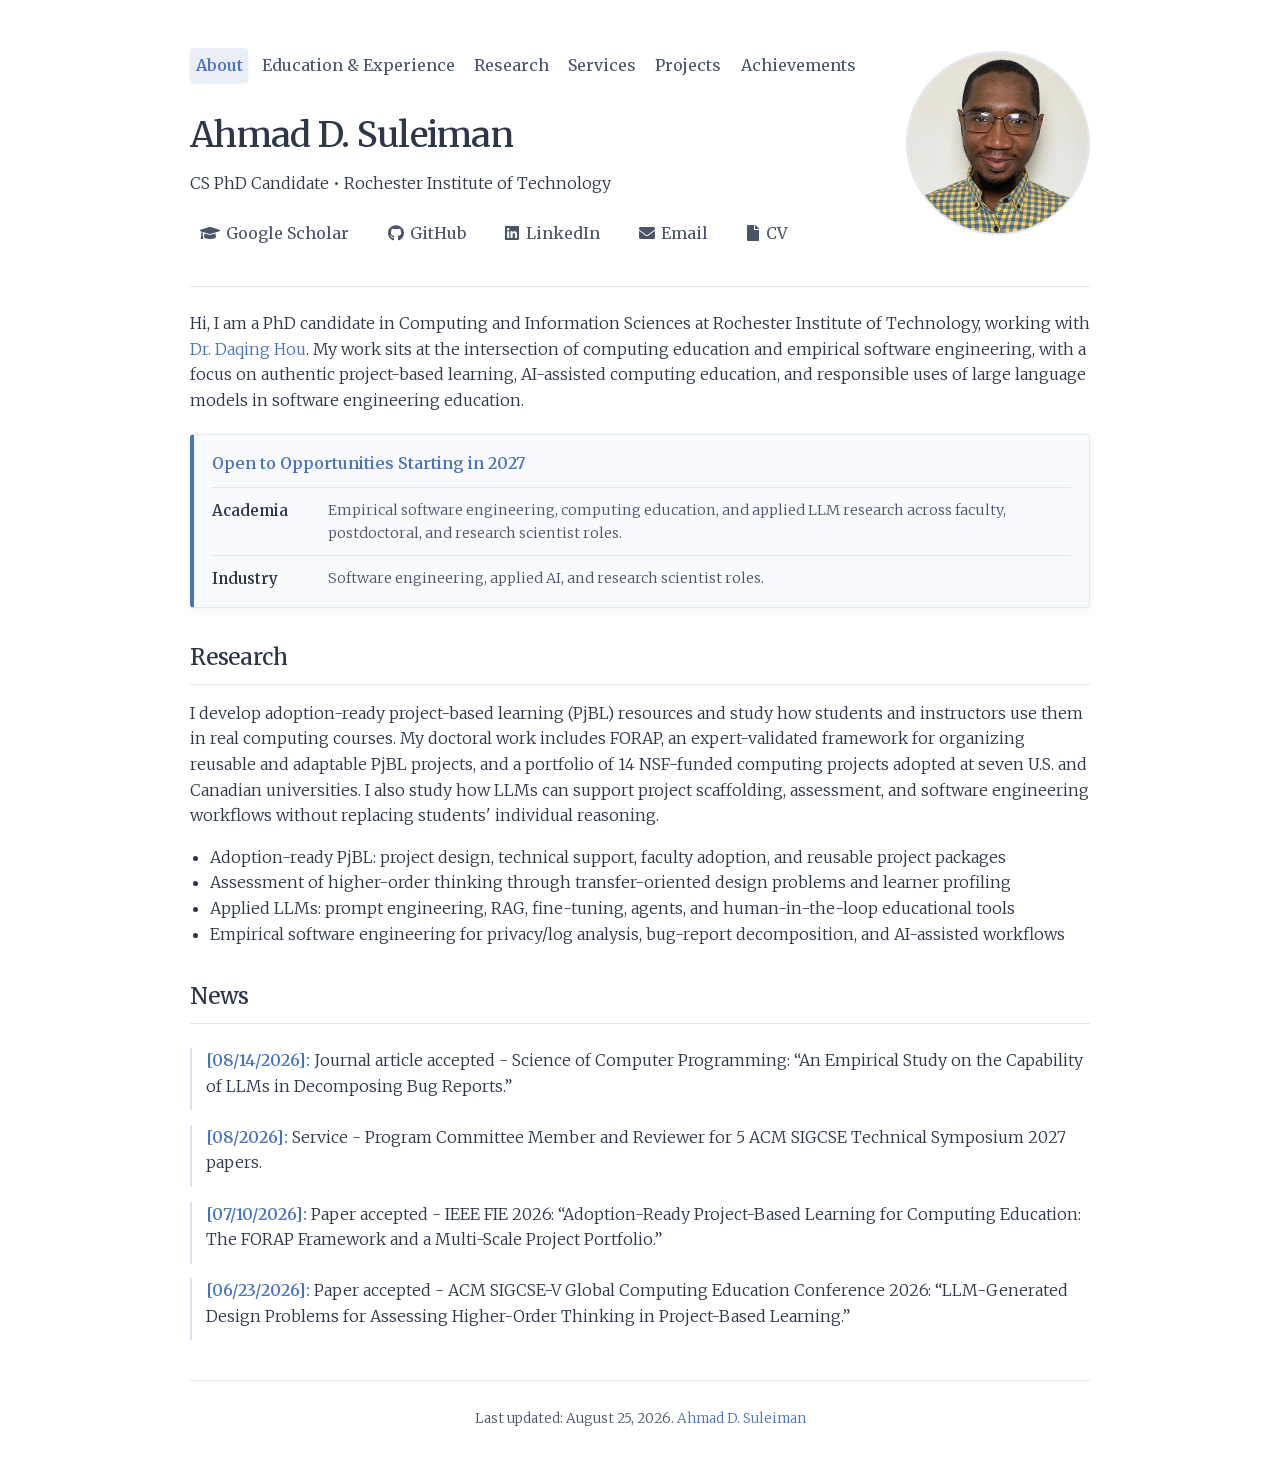
==== commit e7205e46: "Add education and experience page" ====
--- a/index.html
+++ b/index.html
@@ -82,7 +82,7 @@
     }
     </script>
     <link rel="preload" href="assets/fonts/merriweather-latin.woff2" as="font" type="font/woff2" crossorigin>
-    <link rel="stylesheet" href="styles.css?v=20260809-1">
+    <link rel="stylesheet" href="styles.css?v=20260825-1">
 </head>
 
 <body id="top">
@@ -97,6 +97,7 @@
             <nav id="main-nav" aria-label="Main navigation">
                 <ul>
                     <li><a href="index.html">About</a></li>
+                    <li><a href="education-experience.html">Education &amp; Experience</a></li>
                     <li><a href="research.html">Research</a></li>
                     <li><a href="services.html">Services</a></li>
                     <li><a href="projects.html">Projects</a></li>
@@ -211,150 +212,10 @@
             </div>
         </section>
 
-        <section id="education">
-            <h2>Education</h2>
-            <div class="entries-list">
-                <div class="entry-item">
-                    <span class="entry-date">Jan 2022 – Dec 2026</span>
-                    <div class="entry-desc">
-                        <div class="primary-role">Ph.D. in Computing and Information Science</div>
-                        <div class="role-meta">Rochester Institute of Technology (RIT) - Rochester, NY, USA. Jan 2022 –
-                            December 2026 (Expected)</div>
-                    </div>
-                </div>
-                <div class="entry-item">
-                    <span class="entry-date">Jan 2022 – May 2024</span>
-                    <div class="entry-desc">
-                        <div class="primary-role">M.S. in Electrical and Computer Engineering (Software Engineering)
-                        </div>
-                        <div class="role-meta">Clarkson University - Potsdam, NY, USA. January 2022 – May 2024. CGPA:
-                            4.0/4.0</div>
-                    </div>
-                </div>
-                <div class="entry-item">
-                    <span class="entry-date">Oct 2014 – Nov 2019</span>
-                    <div class="entry-desc">
-                        <div class="primary-role">B.Tech. in Information Technology</div>
-                        <div class="role-meta">Federal University of Technology, Minna (FUT Minna) - Minna, Nigeria.
-                            October 2014 – November 2019. First Class Honors; CGPA: 4.58/5.0</div>
-                    </div>
-                </div>
-            </div>
-        </section>
-
-        <section id="experience">
-            <h2>Experience</h2>
-            <div class="entries-list">
-                <div class="entry-item">
-                    <span class="entry-date">Jan 2022 – Present</span>
-                    <div class="entry-desc">
-                        <div class="primary-role">Research Assistant</div>
-                        <div class="role-meta">Rochester Institute of Technology &amp; Clarkson University - Rochester,
-                            NY / Potsdam, NY</div>
-                        <ul class="compact-list">
-                            <li>Designed and deployed 14 NSF-funded project-based learning projects in software
-                                engineering, AI, and cybersecurity, adopted at seven U.S. and Canadian universities
-                                and impacting thousands of students.</li>
-                            <li>Developed FORAP, an expert-validated framework for organizing reusable and adaptable
-                                computing projects, and led studies of project design, student support, faculty
-                                adoption, and assessment.</li>
-                            <li>Built RAG-based and fine-tuned LLM assistants with agentic workflows and API
-                                integrations for project scaffolding, student support, and grading rubric generation.</li>
-                            <li>Conducted empirical software engineering research on Android application logs,
-                                privacy disclosures, continuous integration, and LLM-based bug report decomposition.</li>
-                            <li>Configured and maintained a 20-node Red Hat OpenHPC cluster (640 cores) with Slurm,
-                                OpenMPI, and Prometheus/Grafana monitoring.</li>
-                        </ul>
-                    </div>
-                </div>
-                <div class="entry-item">
-                    <span class="entry-date">Apr 2021 – Dec 2021</span>
-                    <div class="entry-desc">
-                        <div class="primary-role">Software Engineer</div>
-                        <div class="role-meta">Legalfit LLC - Overland Park, KS (Remote)</div>
-                        <ul class="compact-list">
-                            <li>Developed and optimized CMS features for law firm websites, helping pages meet Google
-                                Core Web Vitals thresholds for LCP, INP, and CLS using Django, Vue.js, PostgreSQL, and AWS.</li>
-                            <li>Implemented six responsive frontend templates from Adobe XD designs using Vue.js,
-                                Jinja, HTML, CSS, and JavaScript.</li>
-                        </ul>
-                    </div>
-                </div>
-                <div class="entry-item">
-                    <span class="entry-date">Jun 2020 – Apr 2021</span>
-                    <div class="entry-desc">
-                        <div class="primary-role">Software Engineer</div>
-                        <div class="role-meta">TTF Ltd. - Lagos, Nigeria (Remote)</div>
-                        <ul class="compact-list">
-                            <li>Built a COVID-19 registration portal for Lagos State that scaled to more than 200,000
-                                daily users using Laravel, PHP, and MySQL.</li>
-                            <li>Built an end-to-end HR management system adopted by Sterling Bank using Java, Spring,
-                                and MySQL.</li>
-                            <li>Designed an online ordering system for Nuli Lounge with administrative order management
-                                using CodeIgniter and MySQL.</li>
-                        </ul>
-                    </div>
-                </div>
-                <div class="entry-item">
-                    <span class="entry-date">Jul 2018 – May 2020</span>
-                    <div class="entry-desc">
-                        <div class="primary-role">Software Engineer Intern</div>
-                        <div class="role-meta">DiceBox Innovation Hub - Kano, Nigeria</div>
-                        <ul class="compact-list">
-                            <li>Developed and deployed a biometric attendance system for two local colleges using Java,
-                                JavaFX, MySQL, and the Tabasna SDK.</li>
-                            <li>Built an Android POS and inventory system with QR scanning, deployed across five local
-                                stores using Kotlin.</li>
-                        </ul>
-                    </div>
-                </div>
-                <div class="entry-item">
-                    <span class="entry-date">Apr 2018 – Jul 2018</span>
-                    <div class="entry-desc">
-                        <div class="primary-role">IT Intern</div>
-                        <div class="role-meta">IHS Towers - Kano, Nigeria</div>
-                        <ul class="compact-list">
-                            <li>Developed an Android site-survey application with offline data capture and synchronization
-                                to streamline field reporting for site managers.</li>
-                            <li>Provided IT support for system maintenance, software updates, data collection, and
-                                internal technical operations.</li>
-                        </ul>
-                    </div>
-                </div>
-            </div>
-        </section>
-
-
-        <section id="skills">
-            <h2>Skills</h2>
-            <div class="entries-list">
-                <div class="entry-item">
-                    <span class="entry-date">Languages</span>
-                    <div class="entry-desc">Python, Java, C++, PHP, JavaScript, Bash, SQL, HTML/CSS</div>
-                </div>
-                <div class="entry-item">
-                    <span class="entry-date">AI / ML &amp; LLMs</span>
-                    <div class="entry-desc">PyTorch, Hugging Face Transformers, LangChain, LangGraph, RAG, PEFT, prompt
-                        engineering, LLM agents, embeddings</div>
-                </div>
-                <div class="entry-item">
-                    <span class="entry-date">Backend / Web</span>
-                    <div class="entry-desc">Flask, Django, Spring Boot, Laravel, REST APIs, React, Vue, Tailwind, Jinja2</div>
-                </div>
-                <div class="entry-item">
-                    <span class="entry-date">Cloud / Data</span>
-                    <div class="entry-desc">AWS, Google Cloud Platform, Docker, Git, CI/CD, data pipelines, PostgreSQL, MySQL</div>
-                </div>
-                <div class="entry-item">
-                    <span class="entry-date">HPC</span>
-                    <div class="entry-desc">CUDA, OpenMPI, Slurm, Red Hat OpenHPC</div>
-                </div>
-            </div>
-        </section>
     </main>
 
     <footer>
-        <p>Last updated: August 14, 2026. <a href="https://ahmadfantastic.github.io">Ahmad D. Suleiman</a></p>
+        <p>Last updated: August 25, 2026. <a href="https://ahmadfantastic.github.io">Ahmad D. Suleiman</a></p>
     </footer>
 
     <div id="imageModal" class="modal">
--- a/styles.css
+++ b/styles.css
@@ -108,7 +108,7 @@
   padding: 0;
   display: flex;
   flex-wrap: wrap;
-  gap: 1.25rem;
+  gap: 0.5rem;
 }
 
 nav a, .social-links-header a {
@@ -118,6 +118,10 @@
   font-weight: 400;
   padding: 0.3rem 0.6rem;
   border-radius: 4px;
+}
+
+nav a {
+  padding-inline: 0.35rem;
 }
 
 nav a:hover, .social-links-header a:hover {
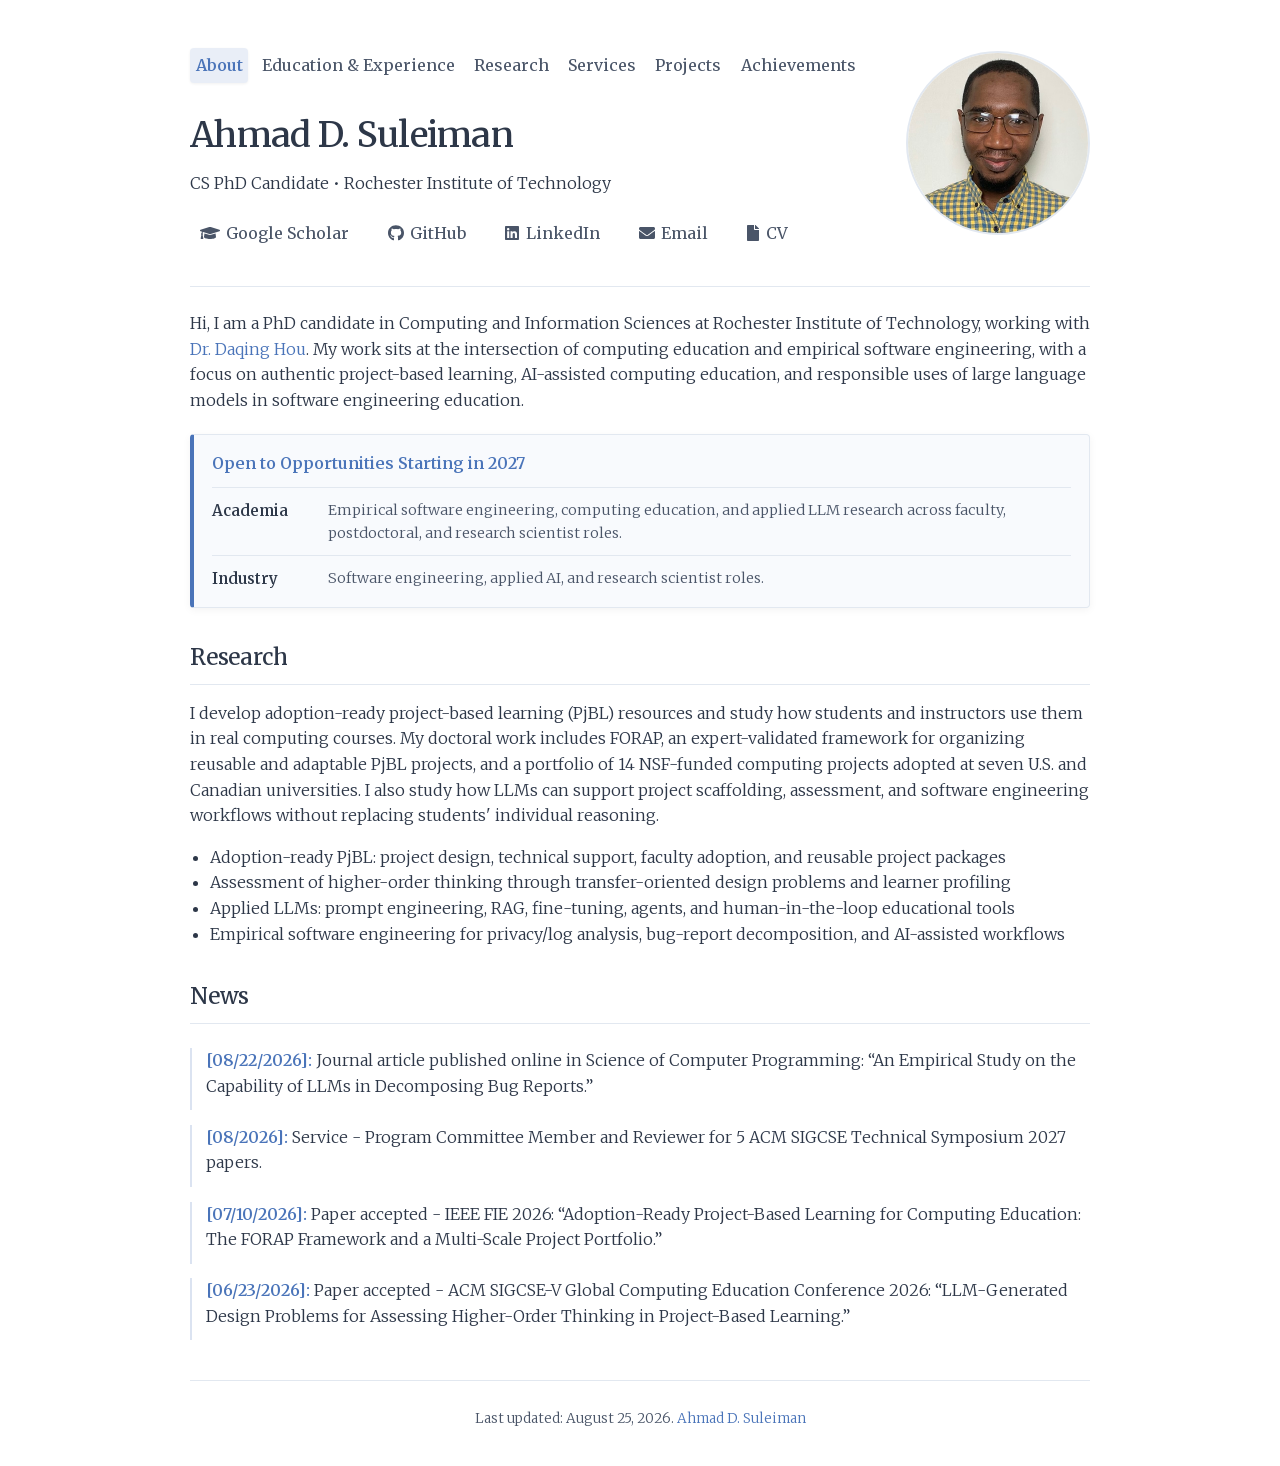
==== commit d2175551: "Publish Science of Computer Programming article" ====
--- a/index.html
+++ b/index.html
@@ -114,7 +114,7 @@
                 <a href="https://www.linkedin.com/in/ahmad-d-suleiman/" target="_blank" rel="noopener noreferrer"><span
                         class="social-icon icon-linkedin" aria-hidden="true"></span>LinkedIn</a>
                 <a href="mailto:as4300@rit.edu"><span class="social-icon icon-envelope" aria-hidden="true"></span>Email</a>
-                <a href="CV.pdf" download><span class="social-icon icon-file" aria-hidden="true"></span>CV</a>
+                <a href="Ahmad_D_Suleiman_Academic_CV.pdf" download="Ahmad_D_Suleiman_Academic_CV.pdf"><span class="social-icon icon-file" aria-hidden="true"></span>CV</a>
             </div>
         </div>
         <div class="header-image">
@@ -171,7 +171,7 @@
             <h2>News</h2>
             <div class="news-container">
                 <ul class="news-list">
-                    <li><strong>[08/14/2026]:</strong> Journal article accepted - Science of Computer Programming: “An Empirical Study on the Capability of LLMs in Decomposing Bug Reports.”</li>
+                    <li><strong>[08/22/2026]:</strong> Journal article published online in Science of Computer Programming: “An Empirical Study on the Capability of LLMs in Decomposing Bug Reports.”</li>
                     <li><strong>[08/2026]:</strong> Service - Program Committee Member and Reviewer for 5 ACM SIGCSE Technical Symposium 2027 papers.</li>
                     <li><strong>[07/10/2026]:</strong> Paper accepted - IEEE FIE 2026: “Adoption-Ready Project-Based Learning for Computing Education: The FORAP Framework and a Multi-Scale Project Portfolio.”</li>
                     <li><strong>[06/23/2026]:</strong> Paper accepted - ACM SIGCSE-V Global Computing Education Conference 2026: “LLM-Generated Design Problems for Assessing Higher-Order Thinking in Project-Based Learning.”</li>
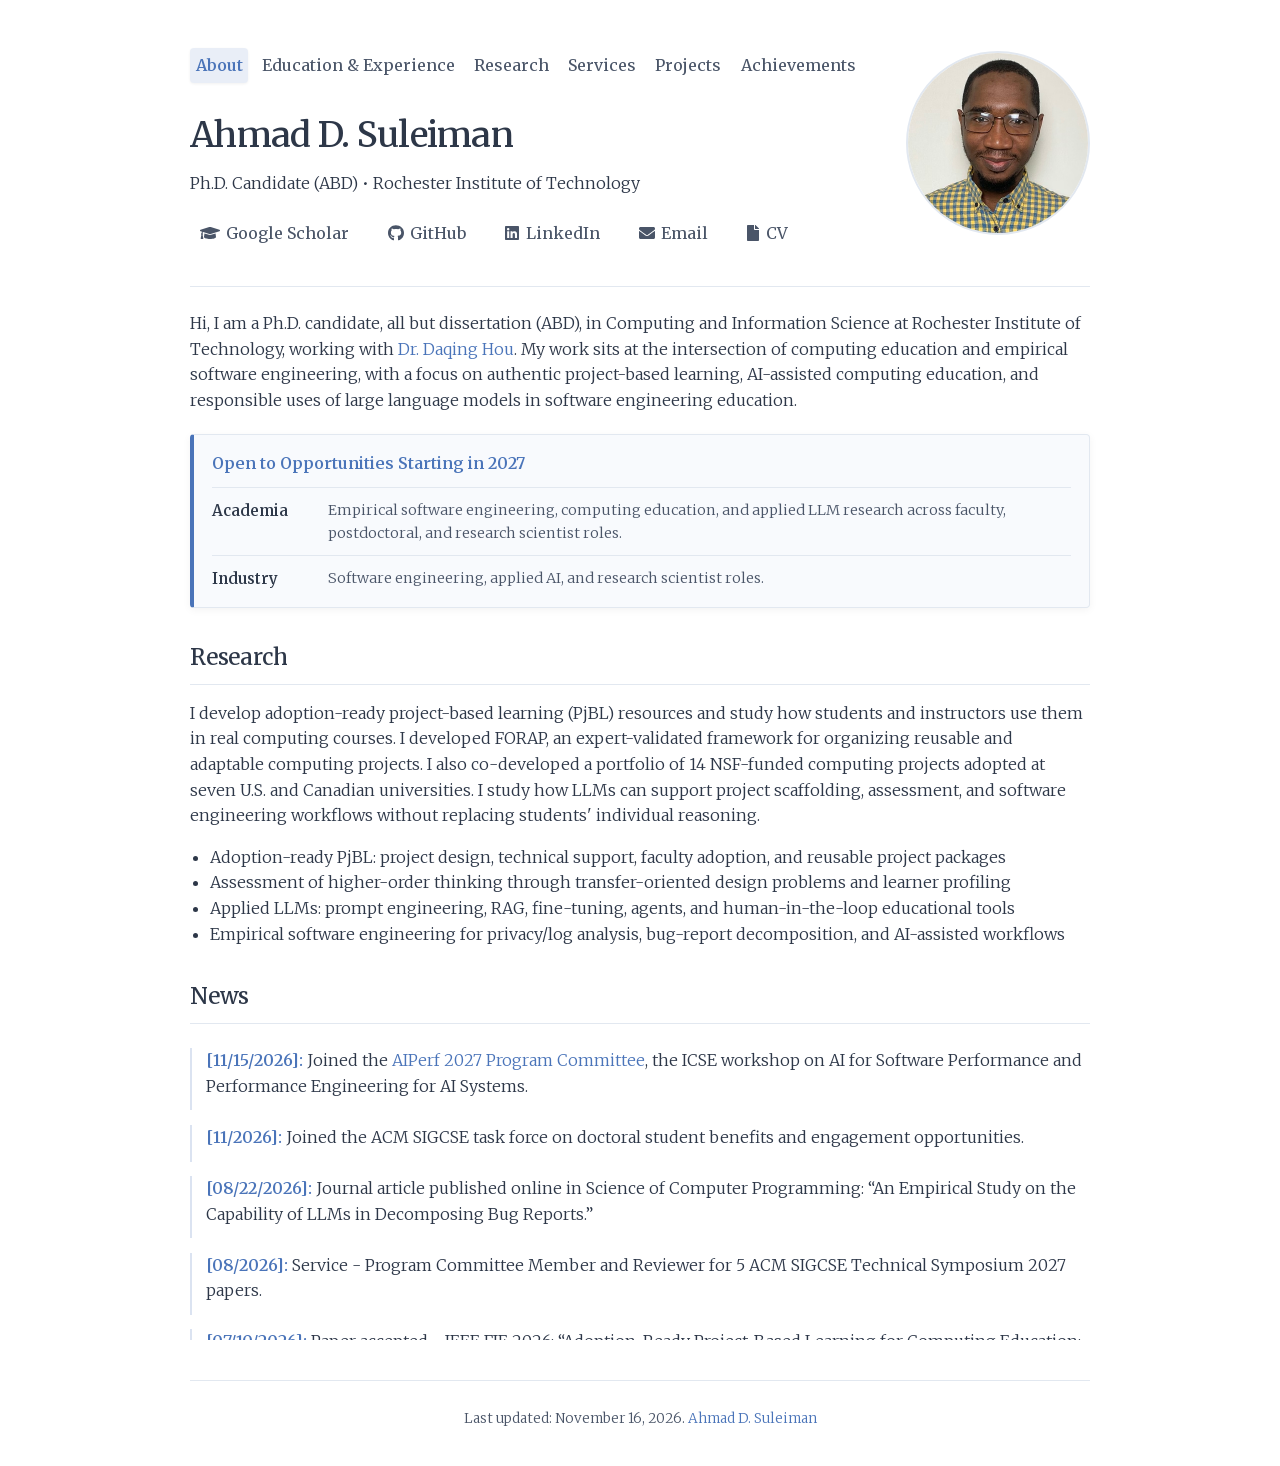
==== commit e1712c61: "Update academic service, publications, teaching, and CV" ====
--- a/index.html
+++ b/index.html
@@ -6,7 +6,7 @@
     <meta name="viewport" content="width=device-width, initial-scale=1.0">
     <title>Ahmad D. Suleiman | Computing Education &amp; Software Engineering Researcher</title>
     <meta name="description"
-        content="Ahmad D. Suleiman is a PhD candidate at RIT researching computing education, empirical software engineering, project-based learning, and applied LLMs.">
+        content="Ahmad D. Suleiman is a Ph.D. candidate (ABD) at RIT researching computing education, empirical software engineering, project-based learning, and applied LLMs.">
     <meta name="keywords"
         content="Ahmad D. Suleiman, computing education researcher, empirical software engineering, project-based learning, applied LLMs, AI-assisted education, Rochester Institute of Technology, RIT">
     <meta name="author" content="Ahmad D. Suleiman">
@@ -24,7 +24,7 @@
     <meta property="og:site_name" content="Ahmad D. Suleiman">
     <meta property="og:title" content="Ahmad D. Suleiman | Computing Education &amp; Software Engineering Researcher">
     <meta property="og:description"
-        content="PhD candidate at RIT researching computing education, empirical software engineering, project-based learning, and responsible applications of LLMs.">
+        content="Ph.D. candidate (ABD) at RIT researching computing education, empirical software engineering, project-based learning, and responsible applications of LLMs.">
     <meta property="og:url" content="https://ahmadfantastic.github.io/">
     <meta property="og:image" content="https://ahmadfantastic.github.io/images/og-card.png">
     <meta property="og:image:type" content="image/png">
@@ -36,7 +36,7 @@
     <meta name="twitter:creator" content="@ahmadfantastic8">
     <meta name="twitter:title" content="Ahmad D. Suleiman | Computing Education &amp; Software Engineering Researcher">
     <meta name="twitter:description"
-        content="PhD candidate at RIT researching computing education, empirical software engineering, project-based learning, and responsible applications of LLMs.">
+        content="Ph.D. candidate (ABD) at RIT researching computing education, empirical software engineering, project-based learning, and responsible applications of LLMs.">
     <meta name="twitter:image" content="https://ahmadfantastic.github.io/images/og-card.png">
     <meta name="twitter:image:alt"
         content="Ahmad D. Suleiman, computing education and empirical software engineering researcher">
@@ -70,7 +70,7 @@
                     ],
                     "url": "https://ahmadfantastic.github.io/",
                     "image": "https://ahmadfantastic.github.io/images/profile.jpg",
-                    "jobTitle": "Computer Science PhD Candidate",
+                    "jobTitle": "Ph.D. Candidate (ABD) in Computing and Information Science",
                     "sameAs": [
                         "https://github.com/ahmadfantastic",
                         "https://www.linkedin.com/in/ahmad-d-suleiman/",
@@ -105,7 +105,7 @@
                 </ul>
             </nav>
             <h1>Ahmad D. Suleiman</h1>
-            <p>CS PhD Candidate • Rochester Institute of Technology</p>
+            <p>Ph.D. Candidate (ABD) • Rochester Institute of Technology</p>
             <div class="social-links-header">
                 <a href="https://scholar.google.com/citations?user=X2DXbvgAAAAJ&amp;hl=en" target="_blank"
                     rel="noopener noreferrer"><span class="social-icon icon-graduation-cap" aria-hidden="true"></span>Google Scholar</a>
@@ -129,7 +129,7 @@
 
     <main>
         <section id="about">
-            <p>Hi, I am a PhD candidate in Computing and Information Sciences at Rochester Institute of Technology,
+            <p>Hi, I am a Ph.D. candidate, all but dissertation (ABD), in Computing and Information Science at Rochester Institute of Technology,
                 working with <a href="https://www.rit.edu/directory/dqvse-daqing-hou" target="_blank"
                     rel="noopener noreferrer">Dr. Daqing Hou</a>. My work sits at the intersection of computing
                 education and empirical software engineering, with a focus on authentic project-based learning,
@@ -155,9 +155,9 @@
         <section id="research">
             <h2>Research</h2>
             <p>I develop adoption-ready project-based learning (PjBL) resources and study how students and instructors
-                use them in real computing courses. My doctoral work includes FORAP, an expert-validated framework for
-                organizing reusable and adaptable PjBL projects, and a portfolio of 14 NSF-funded computing projects
-                adopted at seven U.S. and Canadian universities. I also study how LLMs can support project scaffolding,
+                use them in real computing courses. I developed FORAP, an expert-validated framework for
+                organizing reusable and adaptable computing projects. I also co-developed a portfolio of 14 NSF-funded
+                computing projects adopted at seven U.S. and Canadian universities. I study how LLMs can support project scaffolding,
                 assessment, and software engineering workflows without replacing students' individual reasoning.</p>
             <ul>
                 <li>Adoption-ready PjBL: project design, technical support, faculty adoption, and reusable project packages</li>
@@ -171,6 +171,8 @@
             <h2>News</h2>
             <div class="news-container">
                 <ul class="news-list">
+                    <li><strong>[11/15/2026]:</strong> Joined the <a href="https://conf.researchr.org/committee/aiperf-2027/aiperf-2027-papers-program-committee" target="_blank" rel="noopener noreferrer">AIPerf 2027 Program Committee</a>, the ICSE workshop on AI for Software Performance and Performance Engineering for AI Systems.</li>
+                    <li><strong>[11/2026]:</strong> Joined the ACM SIGCSE task force on doctoral student benefits and engagement opportunities.</li>
                     <li><strong>[08/22/2026]:</strong> Journal article published online in Science of Computer Programming: “An Empirical Study on the Capability of LLMs in Decomposing Bug Reports.”</li>
                     <li><strong>[08/2026]:</strong> Service - Program Committee Member and Reviewer for 5 ACM SIGCSE Technical Symposium 2027 papers.</li>
                     <li><strong>[07/10/2026]:</strong> Paper accepted - IEEE FIE 2026: “Adoption-Ready Project-Based Learning for Computing Education: The FORAP Framework and a Multi-Scale Project Portfolio.”</li>
@@ -215,7 +217,7 @@
     </main>
 
     <footer>
-        <p>Last updated: August 25, 2026. <a href="https://ahmadfantastic.github.io">Ahmad D. Suleiman</a></p>
+        <p>Last updated: November 16, 2026. <a href="https://ahmadfantastic.github.io">Ahmad D. Suleiman</a></p>
     </footer>
 
     <div id="imageModal" class="modal">
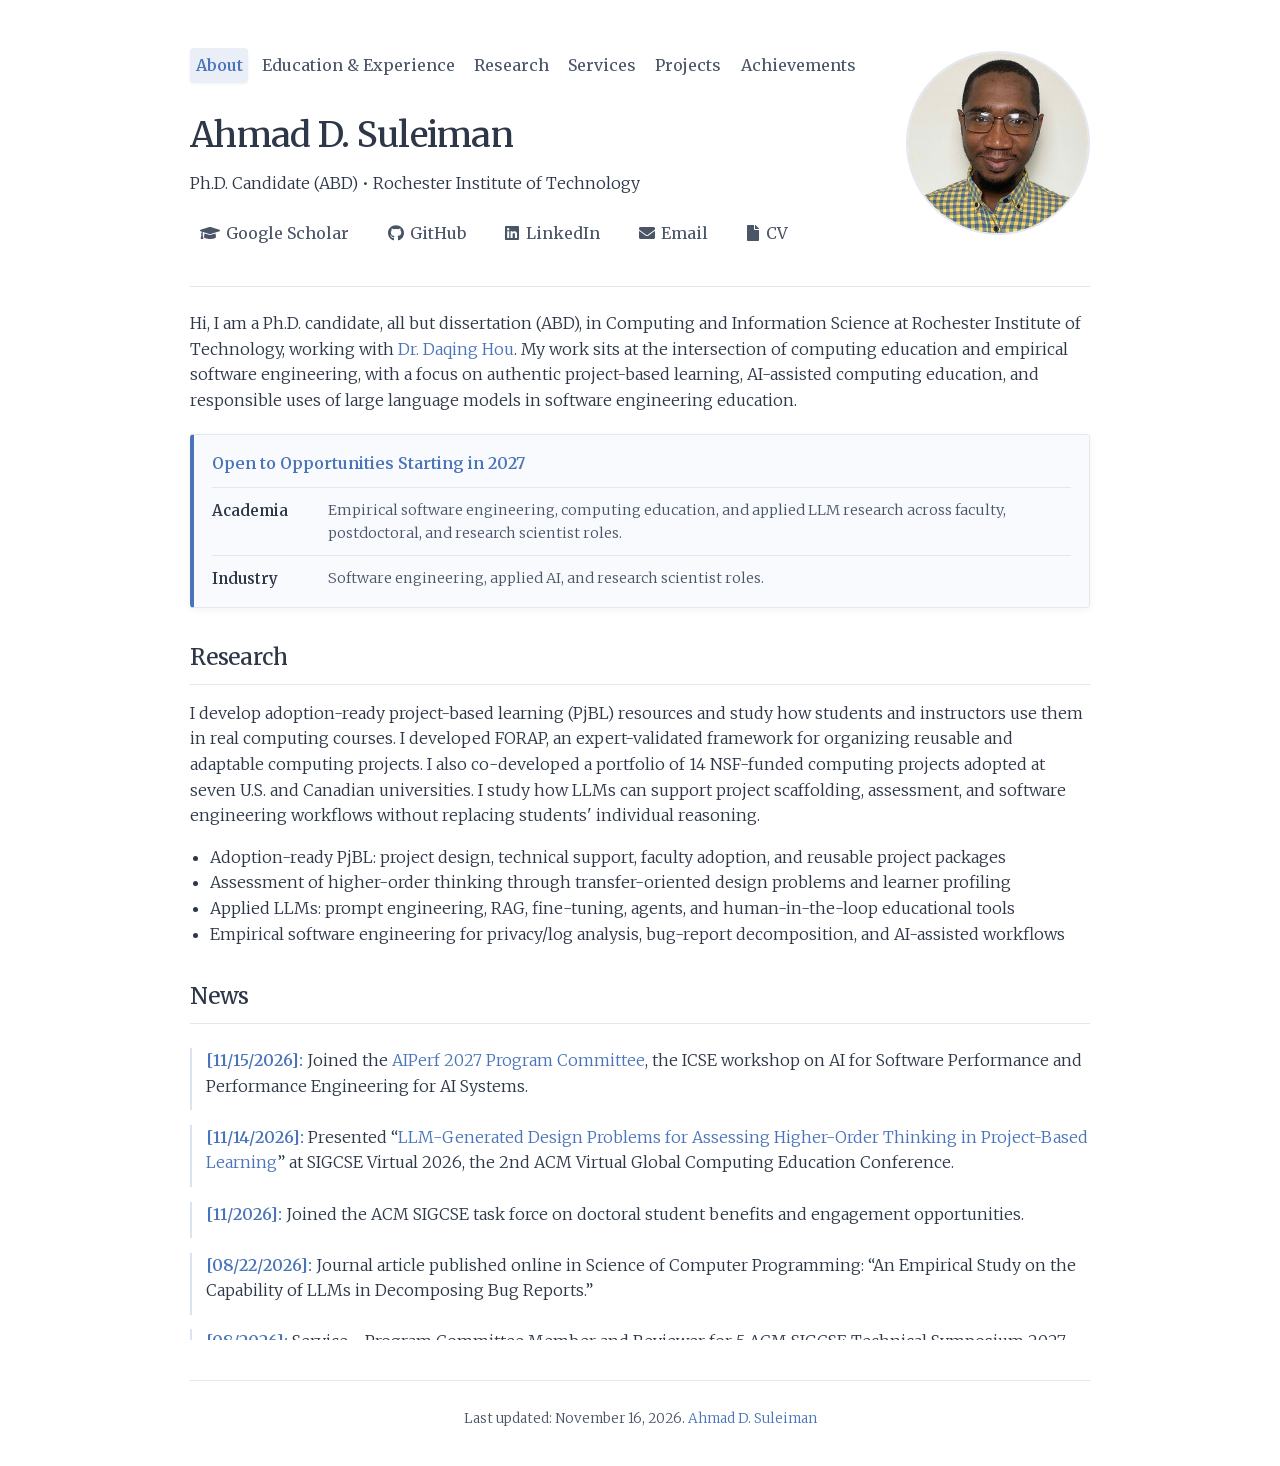
==== commit 915c3ef3: "Add SIGCSE Virtual 2026 presentation news" ====
--- a/index.html
+++ b/index.html
@@ -172,6 +172,7 @@
             <div class="news-container">
                 <ul class="news-list">
                     <li><strong>[11/15/2026]:</strong> Joined the <a href="https://conf.researchr.org/committee/aiperf-2027/aiperf-2027-papers-program-committee" target="_blank" rel="noopener noreferrer">AIPerf 2027 Program Committee</a>, the ICSE workshop on AI for Software Performance and Performance Engineering for AI Systems.</li>
+                    <li><strong>[11/14/2026]:</strong> Presented “<a href="https://sigcsevirtual2026.acm.org/details/sigcse-virtual-2026-papers/15/LLM-Generated-Design-Problems-for-Assessing-Higher-Order-Thinking-in-Project-Based-Le" target="_blank" rel="noopener noreferrer">LLM-Generated Design Problems for Assessing Higher-Order Thinking in Project-Based Learning</a>” at SIGCSE Virtual 2026, the 2nd ACM Virtual Global Computing Education Conference.</li>
                     <li><strong>[11/2026]:</strong> Joined the ACM SIGCSE task force on doctoral student benefits and engagement opportunities.</li>
                     <li><strong>[08/22/2026]:</strong> Journal article published online in Science of Computer Programming: “An Empirical Study on the Capability of LLMs in Decomposing Bug Reports.”</li>
                     <li><strong>[08/2026]:</strong> Service - Program Committee Member and Reviewer for 5 ACM SIGCSE Technical Symposium 2027 papers.</li>
